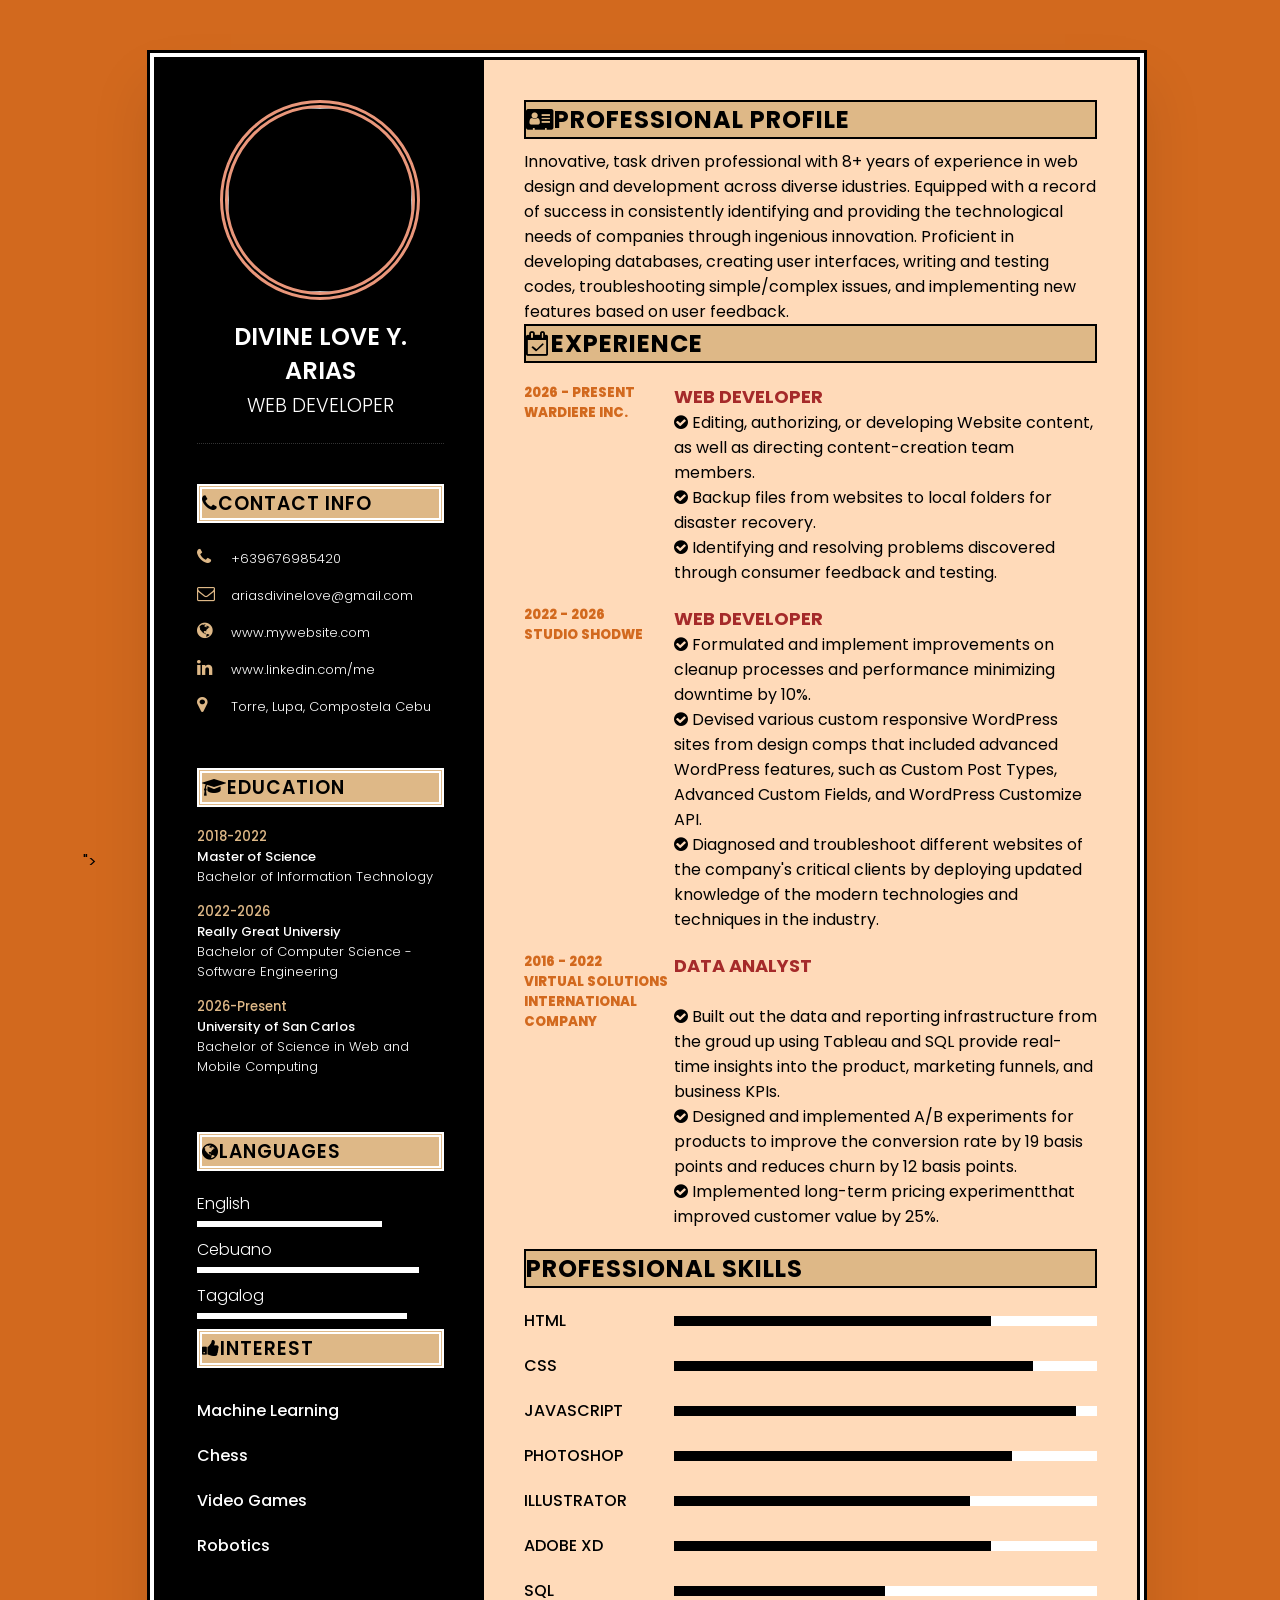
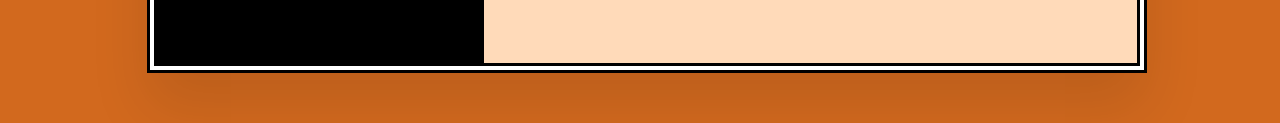
==== index.html @ 4c60d7cc "addex index" ====
<!DOCTYPE html>
<html>
    <head>
        <meta name="viewport" content="width=device-width, initial-scale=1.0">
        <title> Divine Love Y. Arias</title>
        <link rel="stylesheet" type="text/css" href="style.css">
        <link rel="stylesheet"  href="https://cdnjs.cloudflare.com/ajax/libs/font-awesome/4.7.0/css/font-awesome.css" integrity="sha512-5A8nwdMOWrSz20fDsjczgUidUBR8liPYU+WymTZP1lmY9G6Oc7HlZv156XqnsgNUzTyMefFTcsFH/tnJE/+xBg==" crossorigin="anonymous" referrerpolicy="no-referrer" />">
    </head>
    <body>
        <div class="container">
            <div class="left_side">  
                <div class="profile_text">
                    <div class="imgbx">
                        <img src="Arias.jpg">
                    </div>
                  <h2>Divine Love Y. Arias<br><span>Web Developer</span></h2>
                </div>    

            <div class="contact_info">
                <h3 class="title"><i class="fa fa-phone"></i>Contact Info</h3>
                <ul>
                    <li>
                        <span class="icon"><i class="fa fa-phone" aria-hidden="true"></i></span>
                        <span class="text" id="size">+639676985420</span>
                    </li>
                    <li>
                        <span class="icon"><i class="fa fa-envelope-o" aria-hidden="true"></i></span>
                        <span class="text" id="size">ariasdivinelove@gmail.com</span>
                    </li>
                    <li>
                        <span class="icon"><i class="fa fa-globe" aria-hidden="true"></i></span>
                        <span class="text" id="size">www.mywebsite.com</span>
                    </li>
                    <li>
                        <span class="icon"><i class="fa fa-linkedin" aria-hidden="true"></i></span>
                        <span class="text" id="size">www.linkedin.com/me</span>
                    </li>
                    <li>
                        <span class="icon"><i class="fa fa-map-marker" aria-hidden="true"></i></span>
                        <span class="text" id="size">Torre, Lupa, Compostela Cebu</span>
                    </li>
                </ul>
            </div>
           

            <div class="contact_info education">
                <h3 class="title"><i class="fa fa-mortar-board"></i>Education</h3>
                <ul>
                    <li>
                      <h5>2018-2022</h5>
                      <h4 id="school">Master of Science</h4>
                      <h4 id="place">Bachelor of Information Technology</h4>
                    </li>

                    <li>
                        <h5>2022-2026</h5>
                        <h4 id="school">Really Great Universiy</h4>
                        <h4 id="place">Bachelor of Computer Science - Software Engineering</h4>
                      </li>
                </ul>
                    
                <ul>
                    <li>
                        <h5>2026-Present</h5>
                        <h4 id="school">University of San Carlos</h4>
                        <h4 id="place">Bachelor of Science in Web and Mobile Computing</h4>
                      </li>
                </ul>
            </div>

            <div class="contact_info language">
                <h3 class="title"><i class="fa fa-globe" aria-hidden="true"></i>Languages</h3>
                <ul>
                    <li>
                       <span class="text">English</span>
                       <span class="percent">
                        <div style="width: 75%;"></div>
                       </span>
                    </li>
                </ul>

                <ul>
                    <li>
                       <span class="text">Cebuano</span>
                       <span class="percent">
                        <div style="width: 90%;"></div>
                       </span>
                    </li>
                </ul>

                <ul>
                    <li>
                       <span class="text">Tagalog</span>
                       <span class="percent">
                        <div style="width: 85%;"></div>
                       </span>
                    </li>          
            </div>    
            <div class="interest">
                <h3 class="title"><i class="fa fa-thumbs-up"></i>Interest</h3>
                <ul>
                    <li>Machine Learning</li>
                    <li><i class='fas fa-chess-knight'></i>Chess</li>
                    <li>Video Games</li>
                    <li>Robotics</li>
                </ul>
            
        </div>  
            </div>
       
                        <div class="right_side">
                            <div style="background">
                        <div class="about">
                            <h2 class="title2"><i class="fa fa-address-card"></i><space></i>Professional Profile</h2>
                            <p>Innovative, task driven professional with 8+ years of experience in web design and development across diverse idustries. Equipped with a record of success in consistently identifying and providing the technological needs of companies through ingenious innovation. Proficient in developing databases, creating user interfaces, writing and testing codes, troubleshooting simple/complex issues, and implementing new features based on user feedback.</p>
                        </div>  
                        </div>

                        <div class="about">
                            <h2 class="title2"><i class="fa fa-calendar-check-o"></i>Experience</h2>
                        <div class="box">
                            <div class="year_company">
                            <h5>2026 - Present</h5>
                            <h5>Wardiere Inc.</h5>
                    </div>
                        <div class="text">
                            <h4>Web Developer</h4>
                            <p><i class="fa fa-check-circle"></i>   Editing, authorizing, or developing Website content, as well as directing content-creation team members.
                            <br><i class="fa fa-check-circle"></i>  Backup files from websites to local folders for disaster recovery.
                            <br><i class="fa fa-check-circle"></i>  Identifying and resolving problems discovered through consumer feedback and testing.
                            </p>
                    </div>
                        </div>
                        <div class="box">
                            <div class="year_company">
                            <h5>2022 - 2026</h5>
                            <h5>Studio Shodwe</h5>
                    </div>
                        <div class="text">
                            <h4>Web Developer</h4>
                            <p><i class="fa fa-check-circle"></i>   Formulated and implement improvements on cleanup processes and performance minimizing downtime by 10%.
                            <br><i class="fa fa-check-circle"></i>  Devised various custom responsive WordPress sites from design comps that included advanced WordPress features, such as Custom Post Types, Advanced Custom Fields, and WordPress Customize API.
                            <br><i class="fa fa-check-circle"></i>  Diagnosed and troubleshoot different websites of the company's critical clients by deploying updated knowledge of the modern technologies and techniques in the industry.
                            </p>
                    </div>
                    </div>
                        <div class="box">
                            <div class="year_company">
                            <h5>2016 - 2022</h5>
                            <h5>Virtual Solutions International Company</h5>
                    </div>
                        <div class="text">
                            <h4>Data Analyst</h4>
                            <p>
                            <br><i class="fa fa-check-circle"></i>   Built out the data and reporting infrastructure from the groud up using Tableau and SQL provide real-time insights into the product, marketing funnels, and business KPIs.
                            <br><i class="fa fa-check-circle"></i>   Designed and implemented A/B experiments for products to improve the conversion rate by 19 basis points and reduces churn by 12 basis points.
                            <br><i class="fa fa-check-circle"></i>   Implemented long-term pricing experimentthat improved customer value by 25%.
                            </p>
                </div>
        </div>

        <div class="about skills">
            <h2 class="title2">Professional Skills</h2>
        <div class="box">
            <h4>HTML</h4>
        <div class="percent">
            <div style="width: 75%;"></div>
        </div>
        </div>
       
   
        <div class="box">
            <h4>CSS</h4>
        <div class="percent">
            <div style="width: 85%;"></div>
        </div>
        </div>

        <div class="box">
            <h4>Javascript</h4>
        <div class="percent">
            <div style="width: 95%;"></div>
        </div>
            
        </div>

        <div class="box">
            <h4>Photoshop</h4>
        <div class="percent">
            <div style="width: 80%;"></div>
        </div>
            
        </div>

        <div class="box">
            <h4>Illustrator</h4>
        <div class="percent">
            <div style="width: 70%;"></div>
        </div>

        </div>

        <div class="box">
            <h4>Adobe XD</h4>
        <div class="percent">
            <div style="width: 75%;"></div>
        </div>

        </div>

        <div class="box">
            <h4>SQL</h4>
        <div class="percent">
            <div style="width: 50%;"></div>
        </div>

        </div>
    </div>
</div>

    
</div>
</div>
</div>  
</body>
</html>
---- style.css ----
@import url(https://fonts.googleapis.com/css?family=Poppins:200,300,400%27500,600,700,800,900.display=swap);
*

{
  margin: 0;
  padding: 0;
  box-sizing: border-box;
  font-family: 'Poppins', sans-serif;
}

body {
  background-color: chocolate;
  display: flex;
  justify-content: center;
  align-items: center;
  min-width: 100vh;
}

.container {
  position: relative;
  width: 100%;
  max-width: 1000px;
  margin: 50px;
  min-height: 1000px;
  background: white; 
  display: grid;
  grid-template-columns: 1fr 2fr;
  box-shadow: 0 35px 55px rgba(0,0,0,0.1);
  border: 10px double black;
}

#size {
  font-size:small ;
}
.profile_text {
 position: relative;
 display: flex;
 flex-direction: column;
 align-items: center;
 padding-bottom: 20px;
 border-bottom: 1px dotted rgba(255,255,255,0.2);
 font-weight: medium;

}

.contact_info {
  padding-top: 40px;
}
.contact_info.education li {
  margin-bottom: 15px;
}
.contact_info.education h5 {
  color: burlywood;
  font-weight: 500;
}

.contact_info.education h4:nth-child(2) {
  color: white;
  font-weight: 500;
}
.contact_info.education h4 {
  color: white;
  font-weight: 300;
}

#place {
  font-size: small;
}
#school {
  font-size: small;
}

.title {
  color: black;
  text-transform: uppercase;
  font-weight: 600;
  letter-spacing: 1px;
  margin-bottom: 20px;
  background: 50px burlywood;
  border: 5px double white;
}

.contact_info ul {
  position: relative;
}

.contact_info ul li {
  position: relative;
  list-style: none;
  margin: 10px 0;
  cursor: pointer;
}

.contact_info ul li .icon {
  display: inline-block;
  width: 30px;
  font-size: 18px;
  color: burlywood;
}

.contact_info ul li span {
  color: white;
  font-weight: 300;
}

.profile_text .imgbx {
 position: relative;
 width: 200px;
 height: 200px;
 border-radius: 50%;
 overflow: hidden;
 border: 8px double darksalmon;
 justify-content: center;

}

.profile_text .imgbx img {
 position: absolute;
 top: 0;
 left: 0;
 width: 100%;
 height: 100%;
 object-fit: cover;
 
}

.profile_text h2 {
  color: white;
  font-size: 1.5em;
  margin-top: 20px;
  text-transform: uppercase;
  text-align: center;
  font-weight: 600;
  line-height: 1.4em;
}
.profile_text h2 span {
  font-size: 0.8em;
  font-weight: 300;
}
.container .top {
  position: relative;
  background-color:black;
  padding: 40px;
  height: auto;

}
.container .left_side {
  position: relative;
  background: black;
  padding: 40px;
  height: auto;
}

.contact_info.language .percent {
  position: relative;
  width: 100%;
  height: 6px;
  background: black;
  display: block;
  margin-top: 5px;

}
.contact_info.language .percent div {
  position: absolute;
  top: 0;
  left: 0;
  height: 100%;
  background: white;
}

.container .right_side {
  position: relative;
  background: peachpuff;
  padding: 40px;
  height: auto;
  
}
.about {
  margin-bottom: 50px;
}

.about:last-child {
  margin-bottom: 0;
}
.title2 {
  color: black;
  text-transform: uppercase;
  letter-spacing: 1px;
  margin-bottom: 10px;
  background: burlywood;
  border: 2px solid black;
}

p {
  color: black;
}
.about .box {
  display: flex;
  flex-direction: row;
  margin: 20px 0;
}
.about .box .year_company {
  min-width: 150px;
}
.about .box .year_company h5 {
  text-transform: uppercase;
  color: chocolate;
  font-weight: 800;
}
.about .box .text h4 {
text-transform: uppercase;
color: brown;
font-size: 18px;
}
  
.skills .box {
  position: relative;
  width: 100%;
  display: grid;
  grid-template-columns: 150px 1fr;
  justify-content: center;
  align-items: center;
}
.skills .box h4 {
  text-transform: uppercase;
  color: black;
  font-weight: 500;
}
.skills .box .percent {
  position: relative;
  width: 100%;
  height: 10px;
  background:white;
}

.skills .percent div {
  position: absolute;
  top: 0;
  left: 0;
  height: 100%;
  background: black;
}
.interest ul {
  display: grid;
  grid-row: auto;
}
.interest ul li {
  list-style: none;
  color: white;
  font-weight: 500;
  margin: 10px 0;

}
.interest ul li .fa {
  color: burlywood;
  font-size: 18px;
}



@media (max-width: 1000px)
{
  .container
  {
    margin: 10px;
    grid-template-columns: repeat(1,1fr);
  }
  .interest ul
{
  grid-template-columns: repeat(2,1fr);
}
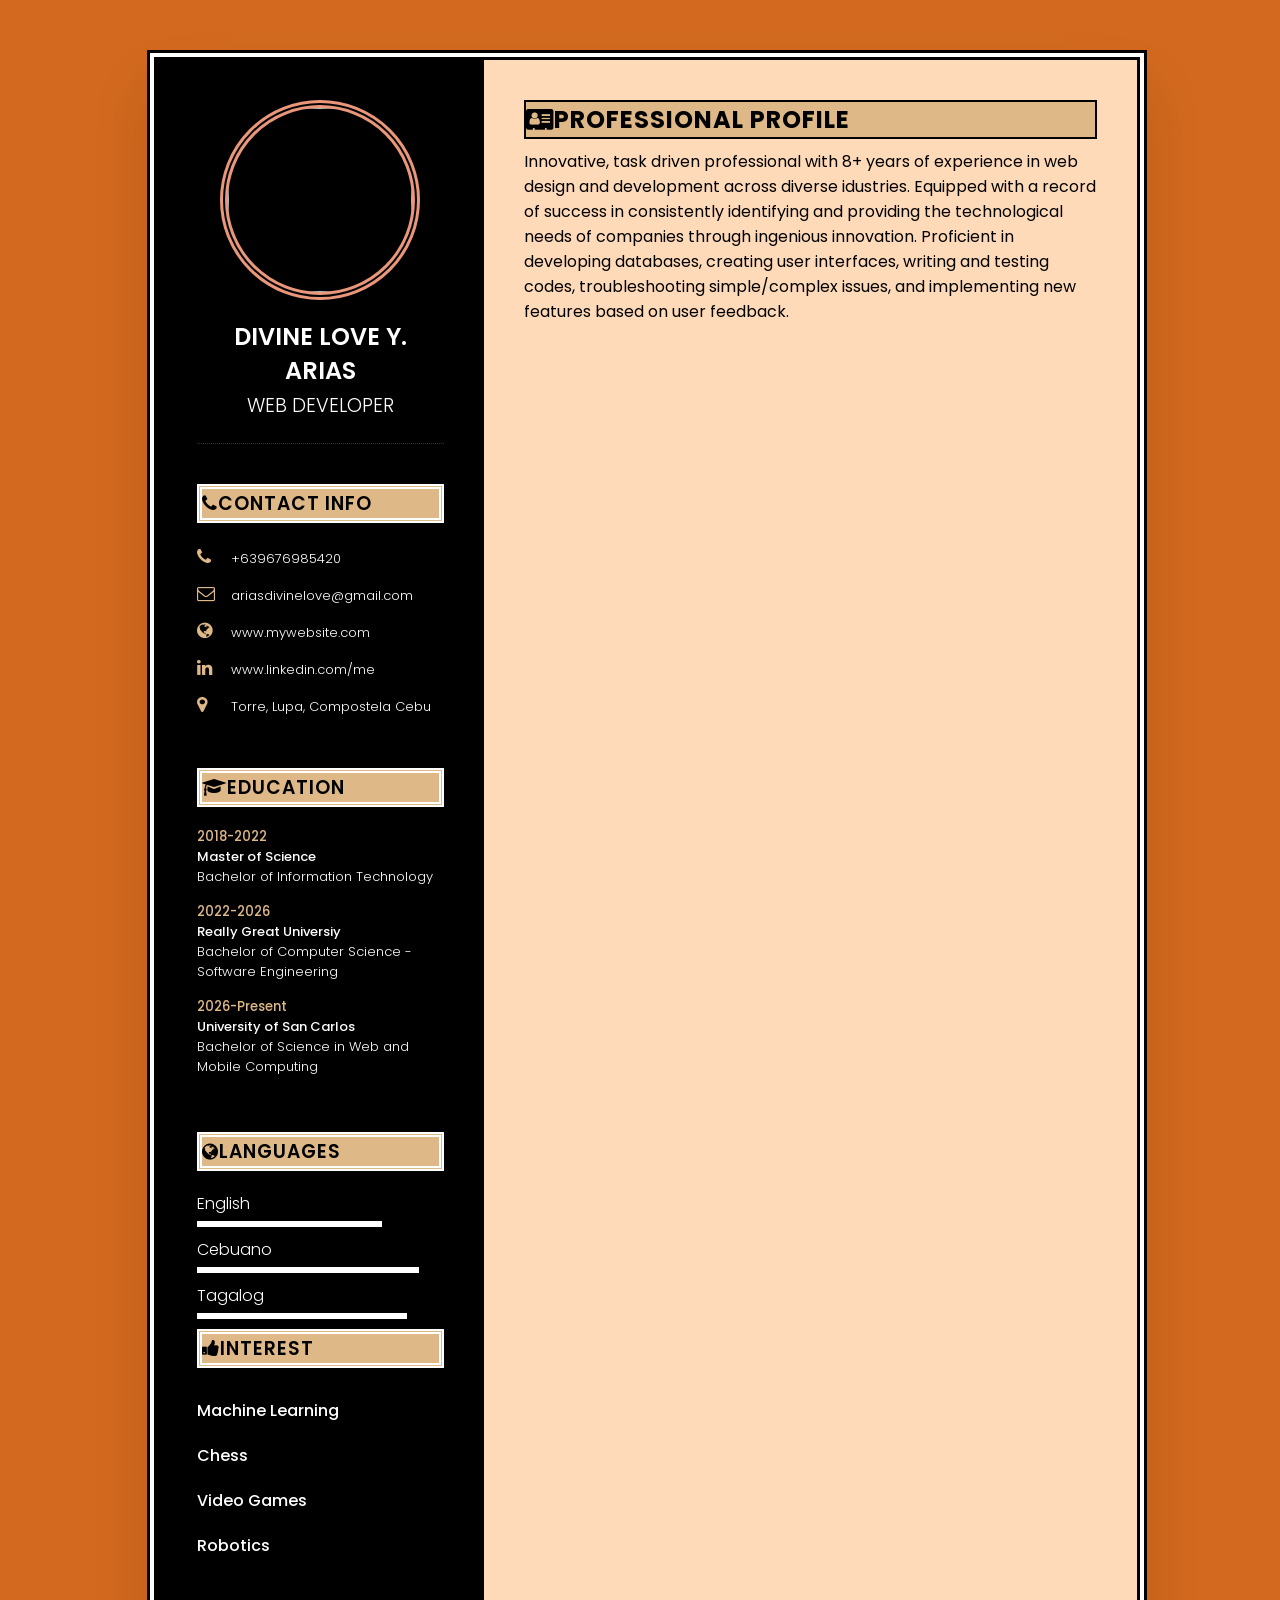
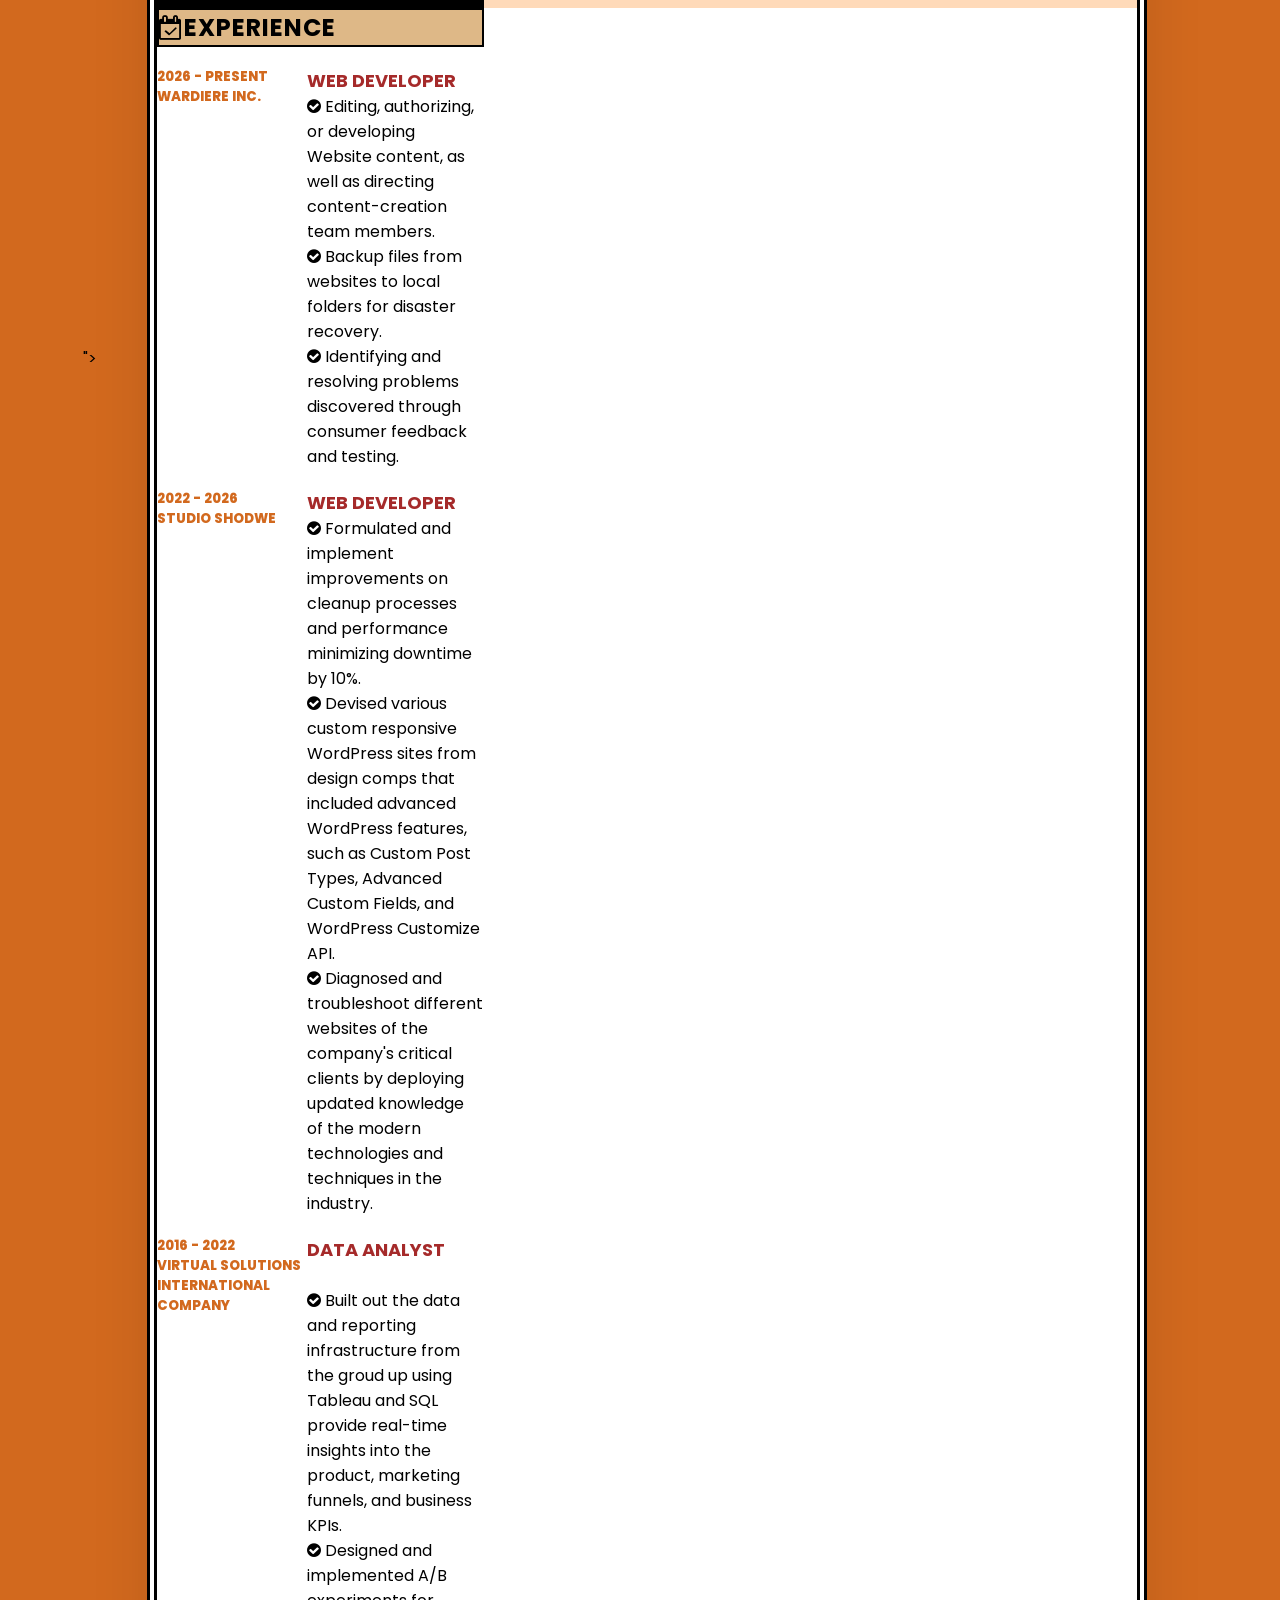
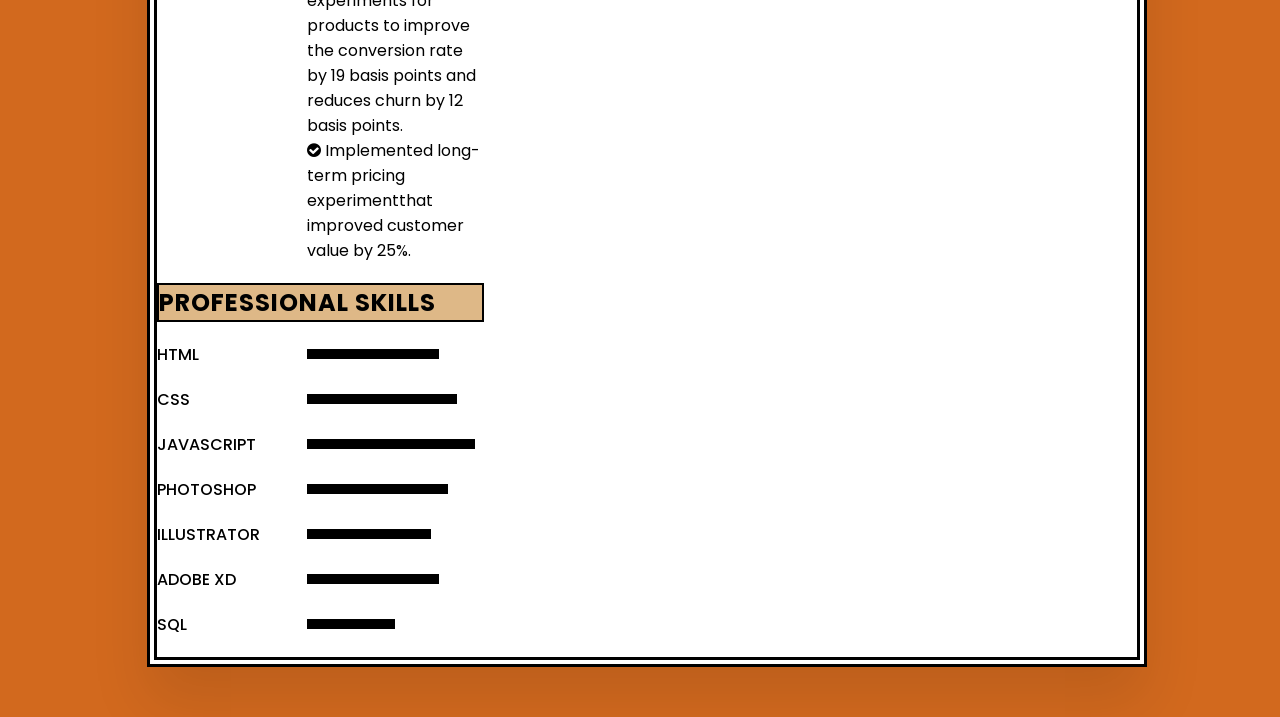
==== commit 1b33a2cd: "added index" ====
--- a/index.html
+++ b/index.html
@@ -3,7 +3,7 @@
     <head>
         <meta name="viewport" content="width=device-width, initial-scale=1.0">
         <title> Divine Love Y. Arias</title>
-        <link rel="stylesheet" type="text/css" href="style.css">
+        <link rel="stylesheet" type="text/css" href="resume.css">
         <link rel="stylesheet"  href="https://cdnjs.cloudflare.com/ajax/libs/font-awesome/4.7.0/css/font-awesome.css" integrity="sha512-5A8nwdMOWrSz20fDsjczgUidUBR8liPYU+WymTZP1lmY9G6Oc7HlZv156XqnsgNUzTyMefFTcsFH/tnJE/+xBg==" crossorigin="anonymous" referrerpolicy="no-referrer" />">
     </head>
     <body>
@@ -109,7 +109,8 @@
             </div>
        
                         <div class="right_side">
-                            <div style="background">
+                            <div>
+                            </div>
                         <div class="about">
                             <h2 class="title2"><i class="fa fa-address-card"></i><space></i>Professional Profile</h2>
                             <p>Innovative, task driven professional with 8+ years of experience in web design and development across diverse idustries. Equipped with a record of success in consistently identifying and providing the technological needs of companies through ingenious innovation. Proficient in developing databases, creating user interfaces, writing and testing codes, troubleshooting simple/complex issues, and implementing new features based on user feedback.</p>
@@ -164,7 +165,8 @@
         <div class="box">
             <h4>HTML</h4>
         <div class="percent">
-            <div style="width: 75%;"></div>
+            <div style="width: 75%;">
+            </div>
         </div>
         </div>
        
--- a/resume.css
+++ b/resume.css
@@ -0,0 +1,270 @@
+@import url(https://fonts.googleapis.com/css?family=Poppins:200,300,400%27500,600,700,800,900.display=swap);
+*
+
+{
+  margin: 0;
+  padding: 0;
+  box-sizing: border-box;
+  font-family: 'Poppins', sans-serif;
+}
+
+body {
+  background-color: chocolate;
+  display: flex;
+  justify-content: center;
+  align-items: center;
+  min-width: 100vh;
+}
+
+.container {
+  position: relative;
+  width: 100%;
+  max-width: 1000px;
+  margin: 50px;
+  min-height: 1000px;
+  background: white; 
+  display: grid;
+  grid-template-columns: 1fr 2fr;
+  box-shadow: 0 35px 55px rgba(0,0,0,0.1);
+  border: 10px double black;
+}
+
+#size {
+  font-size:small ;
+}
+.profile_text {
+ position: relative;
+ display: flex;
+ flex-direction: column;
+ align-items: center;
+ padding-bottom: 20px;
+ border-bottom: 1px dotted rgba(255,255,255,0.2);
+ font-weight: medium;
+
+}
+
+.contact_info {
+  padding-top: 40px;
+}
+.contact_info.education li {
+  margin-bottom: 15px;
+}
+.contact_info.education h5 {
+  color: burlywood;
+  font-weight: 500;
+}
+
+.contact_info.education h4:nth-child(2) {
+  color: white;
+  font-weight: 500;
+}
+.contact_info.education h4 {
+  color: white;
+  font-weight: 300;
+}
+
+#place {
+  font-size: small;
+}
+#school {
+  font-size: small;
+}
+
+.title {
+  color: black;
+  text-transform: uppercase;
+  font-weight: 600;
+  letter-spacing: 1px;
+  margin-bottom: 20px;
+  background: 50px burlywood;
+  border: 5px double white;
+}
+
+.contact_info ul {
+  position: relative;
+}
+
+.contact_info ul li {
+  position: relative;
+  list-style: none;
+  margin: 10px 0;
+  cursor: pointer;
+}
+
+.contact_info ul li .icon {
+  display: inline-block;
+  width: 30px;
+  font-size: 18px;
+  color: burlywood;
+}
+
+.contact_info ul li span {
+  color: white;
+  font-weight: 300;
+}
+
+.profile_text .imgbx {
+ position: relative;
+ width: 200px;
+ height: 200px;
+ border-radius: 50%;
+ overflow: hidden;
+ border: 8px double darksalmon;
+ justify-content: center;
+
+}
+
+.profile_text .imgbx img {
+ position: absolute;
+ top: 0;
+ left: 0;
+ width: 100%;
+ height: 100%;
+ object-fit: cover;
+ 
+}
+
+.profile_text h2 {
+  color: white;
+  font-size: 1.5em;
+  margin-top: 20px;
+  text-transform: uppercase;
+  text-align: center;
+  font-weight: 600;
+  line-height: 1.4em;
+}
+.profile_text h2 span {
+  font-size: 0.8em;
+  font-weight: 300;
+}
+.container .top {
+  position: relative;
+  background-color:black;
+  padding: 40px;
+  height: auto;
+
+}
+.container .left_side {
+  position: relative;
+  background: black;
+  padding: 40px;
+  height: auto;
+}
+
+.contact_info.language .percent {
+  position: relative;
+  width: 100%;
+  height: 6px;
+  background: black;
+  display: block;
+  margin-top: 5px;
+
+}
+.contact_info.language .percent div {
+  position: absolute;
+  top: 0;
+  left: 0;
+  height: 100%;
+  background: white;
+}
+
+.container .right_side {
+  position: relative;
+  background: peachpuff;
+  padding: 40px;
+  height: auto;
+  
+}
+.about {
+  margin-bottom: 50px;
+}
+
+.about:last-child {
+  margin-bottom: 0;
+}
+.title2 {
+  color: black;
+  text-transform: uppercase;
+  letter-spacing: 1px;
+  margin-bottom: 10px;
+  background: burlywood;
+  border: 2px solid black;
+}
+
+p {
+  color: black;
+}
+.about .box {
+  display: flex;
+  flex-direction: row;
+  margin: 20px 0;
+}
+.about .box .year_company {
+  min-width: 150px;
+}
+.about .box .year_company h5 {
+  text-transform: uppercase;
+  color: chocolate;
+  font-weight: 800;
+}
+.about .box .text h4 {
+text-transform: uppercase;
+color: brown;
+font-size: 18px;
+}
+  
+.skills .box {
+  position: relative;
+  width: 100%;
+  display: grid;
+  grid-template-columns: 150px 1fr;
+  justify-content: center;
+  align-items: center;
+}
+.skills .box h4 {
+  text-transform: uppercase;
+  color: black;
+  font-weight: 500;
+}
+.skills .box .percent {
+  position: relative;
+  width: 100%;
+  height: 10px;
+  background:white;
+}
+
+.skills .percent div {
+  position: absolute;
+  top: 0;
+  left: 0;
+  height: 100%;
+  background: black;
+}
+.interest ul {
+  display: grid;
+  grid-row: auto;
+}
+.interest ul li {
+  list-style: none;
+  color: white;
+  font-weight: 500;
+  margin: 10px 0;
+
+}
+.interest ul li .fa {
+  color: burlywood;
+  font-size: 18px;
+}
+
+
+
+@media (max-width: 1000px)
+{
+  .container
+  {
+    margin: 10px;
+    grid-template-columns: repeat(1,1fr);
+  }
+  .interest ul{
+    grid-template-columns: repeat(2,1fr);
+  }}
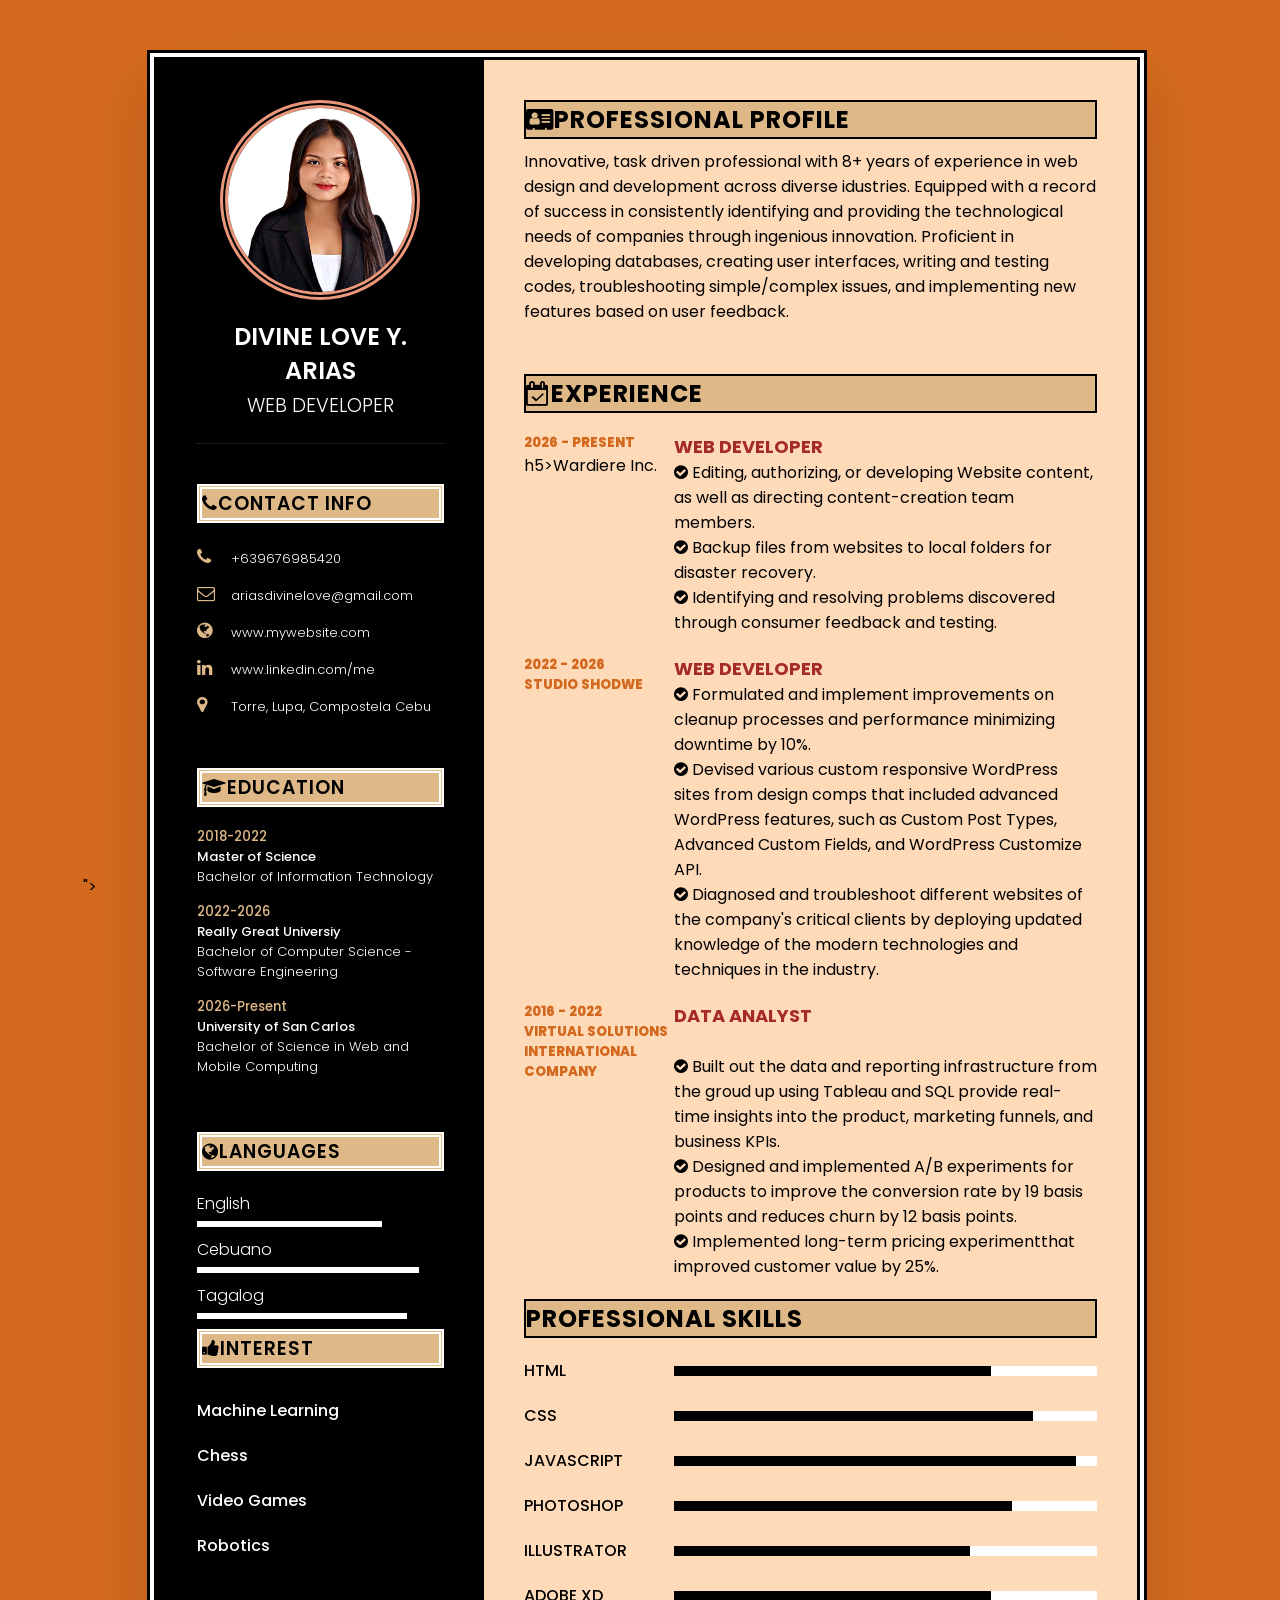
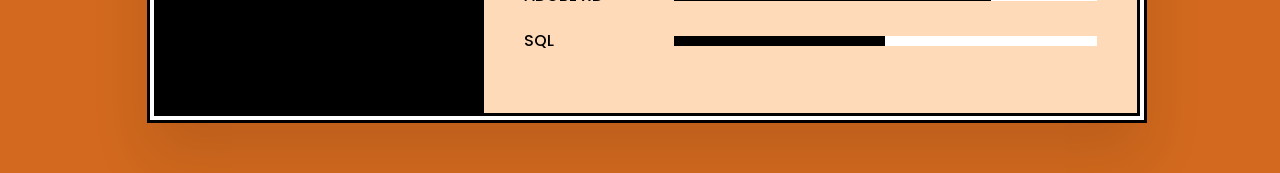
==== commit bb6a87fb: "added index" ====
--- a/index.html
+++ b/index.html
@@ -3,7 +3,7 @@
     <head>
         <meta name="viewport" content="width=device-width, initial-scale=1.0">
         <title> Divine Love Y. Arias</title>
-        <link rel="stylesheet" type="text/css" href="resume.css">
+        <link rel="stylesheet" type="text/css" href="style.css">
         <link rel="stylesheet"  href="https://cdnjs.cloudflare.com/ajax/libs/font-awesome/4.7.0/css/font-awesome.css" integrity="sha512-5A8nwdMOWrSz20fDsjczgUidUBR8liPYU+WymTZP1lmY9G6Oc7HlZv156XqnsgNUzTyMefFTcsFH/tnJE/+xBg==" crossorigin="anonymous" referrerpolicy="no-referrer" />">
     </head>
     <body>
@@ -105,124 +105,123 @@
                     <li>Robotics</li>
                 </ul>
             
-        </div>  
-            </div>
+                </div>  
+                </div>
        
-                        <div class="right_side">
-                            <div>
-                            </div>
-                        <div class="about">
-                            <h2 class="title2"><i class="fa fa-address-card"></i><space></i>Professional Profile</h2>
-                            <p>Innovative, task driven professional with 8+ years of experience in web design and development across diverse idustries. Equipped with a record of success in consistently identifying and providing the technological needs of companies through ingenious innovation. Proficient in developing databases, creating user interfaces, writing and testing codes, troubleshooting simple/complex issues, and implementing new features based on user feedback.</p>
-                        </div>  
-                        </div>
-
-                        <div class="about">
-                            <h2 class="title2"><i class="fa fa-calendar-check-o"></i>Experience</h2>
-                        <div class="box">
-                            <div class="year_company">
-                            <h5>2026 - Present</h5>
-                            <h5>Wardiere Inc.</h5>
-                    </div>
-                        <div class="text">
-                            <h4>Web Developer</h4>
-                            <p><i class="fa fa-check-circle"></i>   Editing, authorizing, or developing Website content, as well as directing content-creation team members.
-                            <br><i class="fa fa-check-circle"></i>  Backup files from websites to local folders for disaster recovery.
-                            <br><i class="fa fa-check-circle"></i>  Identifying and resolving problems discovered through consumer feedback and testing.
-                            </p>
-                    </div>
-                        </div>
-                        <div class="box">
-                            <div class="year_company">
-                            <h5>2022 - 2026</h5>
-                            <h5>Studio Shodwe</h5>
-                    </div>
-                        <div class="text">
-                            <h4>Web Developer</h4>
-                            <p><i class="fa fa-check-circle"></i>   Formulated and implement improvements on cleanup processes and performance minimizing downtime by 10%.
-                            <br><i class="fa fa-check-circle"></i>  Devised various custom responsive WordPress sites from design comps that included advanced WordPress features, such as Custom Post Types, Advanced Custom Fields, and WordPress Customize API.
-                            <br><i class="fa fa-check-circle"></i>  Diagnosed and troubleshoot different websites of the company's critical clients by deploying updated knowledge of the modern technologies and techniques in the industry.
-                            </p>
-                    </div>
-                    </div>
-                        <div class="box">
-                            <div class="year_company">
-                            <h5>2016 - 2022</h5>
-                            <h5>Virtual Solutions International Company</h5>
-                    </div>
-                        <div class="text">
-                            <h4>Data Analyst</h4>
-                            <p>
-                            <br><i class="fa fa-check-circle"></i>   Built out the data and reporting infrastructure from the groud up using Tableau and SQL provide real-time insights into the product, marketing funnels, and business KPIs.
-                            <br><i class="fa fa-check-circle"></i>   Designed and implemented A/B experiments for products to improve the conversion rate by 19 basis points and reduces churn by 12 basis points.
-                            <br><i class="fa fa-check-circle"></i>   Implemented long-term pricing experimentthat improved customer value by 25%.
-                            </p>
+             <div class="right_side">
+            <div class="about">
+                 <h2 class="title2"><i class="fa fa-address-card"></i><space></i>Professional Profile</h2>
+                 <p>Innovative, task driven professional with 8+ years of experience in web design and development across diverse idustries. Equipped with a record of success in consistently identifying and providing the technological needs of companies through ingenious innovation. Proficient in developing databases, creating user interfaces, writing and testing codes, troubleshooting simple/complex issues, and implementing new features based on user feedback.</p>
+            </div>  
+                        
+
+            <div class="about">
+                <h2 class="title2"><i class="fa fa-calendar-check-o"></i>Experience</h2>
+            <div class="box">
+                <div class="year_company">
+                    <h5>2026 - Present</h5>
+                        h5>Wardiere Inc.</h5>
+            </div>
+            <div class="text">
+                <h4>Web Developer</h4>
+                <p><i class="fa fa-check-circle"></i>   Editing, authorizing, or developing Website content, as well as directing content-creation team members.
+                <br><i class="fa fa-check-circle"></i>  Backup files from websites to local folders for disaster recovery.
+                <br><i class="fa fa-check-circle"></i>  Identifying and resolving problems discovered through consumer feedback and testing.
+                </p>
+            </div>
+            </div>
+
+            <div class="box">
+                <div class="year_company">
+                <h5>2022 - 2026</h5>
+                <h5>Studio Shodwe</h5>
+            </div>
+
+
+            <div class="text">
+                <h4>Web Developer</h4>
+                <p><i class="fa fa-check-circle"></i>   Formulated and implement improvements on cleanup processes and performance minimizing downtime by 10%.
+                <br><i class="fa fa-check-circle"></i>  Devised various custom responsive WordPress sites from design comps that included advanced WordPress features, such as Custom Post Types, Advanced Custom Fields, and WordPress Customize API.
+                <br><i class="fa fa-check-circle"></i>  Diagnosed and troubleshoot different websites of the company's critical clients by deploying updated knowledge of the modern technologies and techniques in the industry.
+                </p>
+            </div>
+            </div>
+
+            <div class="box">
+                <div class="year_company">
+                <h5>2016 - 2022</h5>
+                <h5>Virtual Solutions International Company</h5>
+            </div>
+
+            <div class="text">
+                <h4>Data Analyst</h4>
+                <p>
+                <br><i class="fa fa-check-circle"></i>   Built out the data and reporting infrastructure from the groud up using Tableau and SQL provide real-time insights into the product, marketing funnels, and business KPIs.
+                <br><i class="fa fa-check-circle"></i>   Designed and implemented A/B experiments for products to improve the conversion rate by 19 basis points and reduces churn by 12 basis points.
+                <br><i class="fa fa-check-circle"></i>   Implemented long-term pricing experimentthat improved customer value by 25%.
+            </p>
                 </div>
-        </div>
-
-        <div class="about skills">
-            <h2 class="title2">Professional Skills</h2>
-        <div class="box">
-            <h4>HTML</h4>
-        <div class="percent">
-            <div style="width: 75%;">
-            </div>
-        </div>
-        </div>
+            </div>
+
+            <div class="about skills">
+                <h2 class="title2">Professional Skills</h2>
+
+            <div class="box">
+                <h4>HTML</h4>
+            <div class="percent">
+            <div style="width: 75%;"></div>
+            </div>
+            </div>
        
    
-        <div class="box">
+            <div class="box">
             <h4>CSS</h4>
-        <div class="percent">
+             <div class="percent">
             <div style="width: 85%;"></div>
-        </div>
-        </div>
-
-        <div class="box">
-            <h4>Javascript</h4>
-        <div class="percent">
-            <div style="width: 95%;"></div>
-        </div>
+            </div>
+            </div>
+
+            <div class="box">
+                <h4>Javascript</h4>
+             <div class="percent">
+             <div style="width: 95%;"></div>
+            </div> 
+            </div>
+
+            <div class="box">
+                <h4>Photoshop</h4>
+            <div class="percent">
+            <div style="width: 80%;"></div>
+            </div>
             
-        </div>
-
-        <div class="box">
-            <h4>Photoshop</h4>
-        <div class="percent">
-            <div style="width: 80%;"></div>
-        </div>
-            
-        </div>
-
-        <div class="box">
-            <h4>Illustrator</h4>
-        <div class="percent">
+            </div>
+
+            <div class="box">
+                <h4>Illustrator</h4>
+            <div class="percent">
             <div style="width: 70%;"></div>
-        </div>
-
-        </div>
-
-        <div class="box">
-            <h4>Adobe XD</h4>
-        <div class="percent">
+            </div>
+
+            </div>
+
+            <div class="box">
+                <h4>Adobe XD</h4>
+            <div class="percent">
             <div style="width: 75%;"></div>
-        </div>
-
-        </div>
-
-        <div class="box">
-            <h4>SQL</h4>
-        <div class="percent">
+            </div>
+
+            </div>
+
+            <div class="box">
+                <h4>SQL</h4>
+            <div class="percent">
             <div style="width: 50%;"></div>
-        </div>
-
+            </div>
         </div>
     </div>
 </div>
-
-    
 </div>
 </div>
 </div>  
 </body>
-</html>+</html>
--- a/style.css
+++ b/style.css
@@ -0,0 +1,271 @@
+@import url(https://fonts.googleapis.com/css?family=Poppins:200,300,400%27500,600,700,800,900.display=swap);
+*
+
+{
+  margin: 0;
+  padding: 0;
+  box-sizing: border-box;
+  font-family: 'Poppins', sans-serif;
+}
+
+body {
+  background-color: chocolate;
+  display: flex;
+  justify-content: center;
+  align-items: center;
+  min-width: 100vh;
+}
+
+.container {
+  position: relative;
+  width: 100%;
+  max-width: 1000px;
+  margin: 50px;
+  min-height: 1000px;
+  background: white; 
+  display: grid;
+  grid-template-columns: 1fr 2fr;
+  box-shadow: 0 35px 55px rgba(0,0,0,0.1);
+  border: 10px double black;
+}
+
+#size {
+  font-size:small ;
+}
+.profile_text {
+ position: relative;
+ display: flex;
+ flex-direction: column;
+ align-items: center;
+ padding-bottom: 20px;
+ border-bottom: 1px dotted rgba(255,255,255,0.2);
+ font-weight: medium;
+
+}
+
+.contact_info {
+  padding-top: 40px;
+}
+.contact_info.education li {
+  margin-bottom: 15px;
+}
+.contact_info.education h5 {
+  color: burlywood;
+  font-weight: 500;
+}
+
+.contact_info.education h4:nth-child(2) {
+  color: white;
+  font-weight: 500;
+}
+.contact_info.education h4 {
+  color: white;
+  font-weight: 300;
+}
+
+#place {
+  font-size: small;
+}
+#school {
+  font-size: small;
+}
+
+.title {
+  color: black;
+  text-transform: uppercase;
+  font-weight: 600;
+  letter-spacing: 1px;
+  margin-bottom: 20px;
+  background: 50px burlywood;
+  border: 5px double white;
+}
+
+.contact_info ul {
+  position: relative;
+}
+
+.contact_info ul li {
+  position: relative;
+  list-style: none;
+  margin: 10px 0;
+  cursor: pointer;
+}
+
+.contact_info ul li .icon {
+  display: inline-block;
+  width: 30px;
+  font-size: 18px;
+  color: burlywood;
+}
+
+.contact_info ul li span {
+  color: white;
+  font-weight: 300;
+}
+
+.profile_text .imgbx {
+ position: relative;
+ width: 200px;
+ height: 200px;
+ border-radius: 50%;
+ overflow: hidden;
+ border: 8px double darksalmon;
+ justify-content: center;
+
+}
+
+.profile_text .imgbx img {
+ position: absolute;
+ top: 0;
+ left: 0;
+ width: 100%;
+ height: 100%;
+ object-fit: cover;
+ 
+}
+
+.profile_text h2 {
+  color: white;
+  font-size: 1.5em;
+  margin-top: 20px;
+  text-transform: uppercase;
+  text-align: center;
+  font-weight: 600;
+  line-height: 1.4em;
+}
+.profile_text h2 span {
+  font-size: 0.8em;
+  font-weight: 300;
+}
+.container .top {
+  position: relative;
+  background-color:black;
+  padding: 40px;
+  height: auto;
+
+}
+.container .left_side {
+  position: relative;
+  background: black;
+  padding: 40px;
+  height: auto;
+}
+
+.contact_info.language .percent {
+  position: relative;
+  width: 100%;
+  height: 6px;
+  background: black;
+  display: block;
+  margin-top: 5px;
+
+}
+.contact_info.language .percent div {
+  position: absolute;
+  top: 0;
+  left: 0;
+  height: 100%;
+  background: white;
+}
+
+.container .right_side {
+  position: relative;
+  background: peachpuff;
+  padding: 40px;
+  height: auto;
+  
+}
+.about {
+  margin-bottom: 50px;
+}
+
+.about:last-child {
+  margin-bottom: 0;
+}
+.title2 {
+  color: black;
+  text-transform: uppercase;
+  letter-spacing: 1px;
+  margin-bottom: 10px;
+  background: burlywood;
+  border: 2px solid black;
+}
+
+p {
+  color: black;
+}
+.about .box {
+  display: flex;
+  flex-direction: row;
+  margin: 20px 0;
+}
+.about .box .year_company {
+  min-width: 150px;
+}
+.about .box .year_company h5 {
+  text-transform: uppercase;
+  color: chocolate;
+  font-weight: 800;
+}
+.about .box .text h4 {
+text-transform: uppercase;
+color: brown;
+font-size: 18px;
+}
+  
+.skills .box {
+  position: relative;
+  width: 100%;
+  display: grid;
+  grid-template-columns: 150px 1fr;
+  justify-content: center;
+  align-items: center;
+}
+.skills .box h4 {
+  text-transform: uppercase;
+  color: black;
+  font-weight: 500;
+}
+.skills .box .percent {
+  position: relative;
+  width: 100%;
+  height: 10px;
+  background:white;
+}
+
+.skills .percent div {
+  position: absolute;
+  top: 0;
+  left: 0;
+  height: 100%;
+  background: black;
+}
+.interest ul {
+  display: grid;
+  grid-row: auto;
+}
+.interest ul li {
+  list-style: none;
+  color: white;
+  font-weight: 500;
+  margin: 10px 0;
+
+}
+.interest ul li .fa {
+  color: burlywood;
+  font-size: 18px;
+}
+
+
+
+@media (max-width: 1000px)
+{
+  .container
+  {
+    margin: 10px;
+    grid-template-columns: repeat(1,1fr);
+  }
+  .interest ul
+{
+  grid-template-columns: repeat(2,1fr);
+}
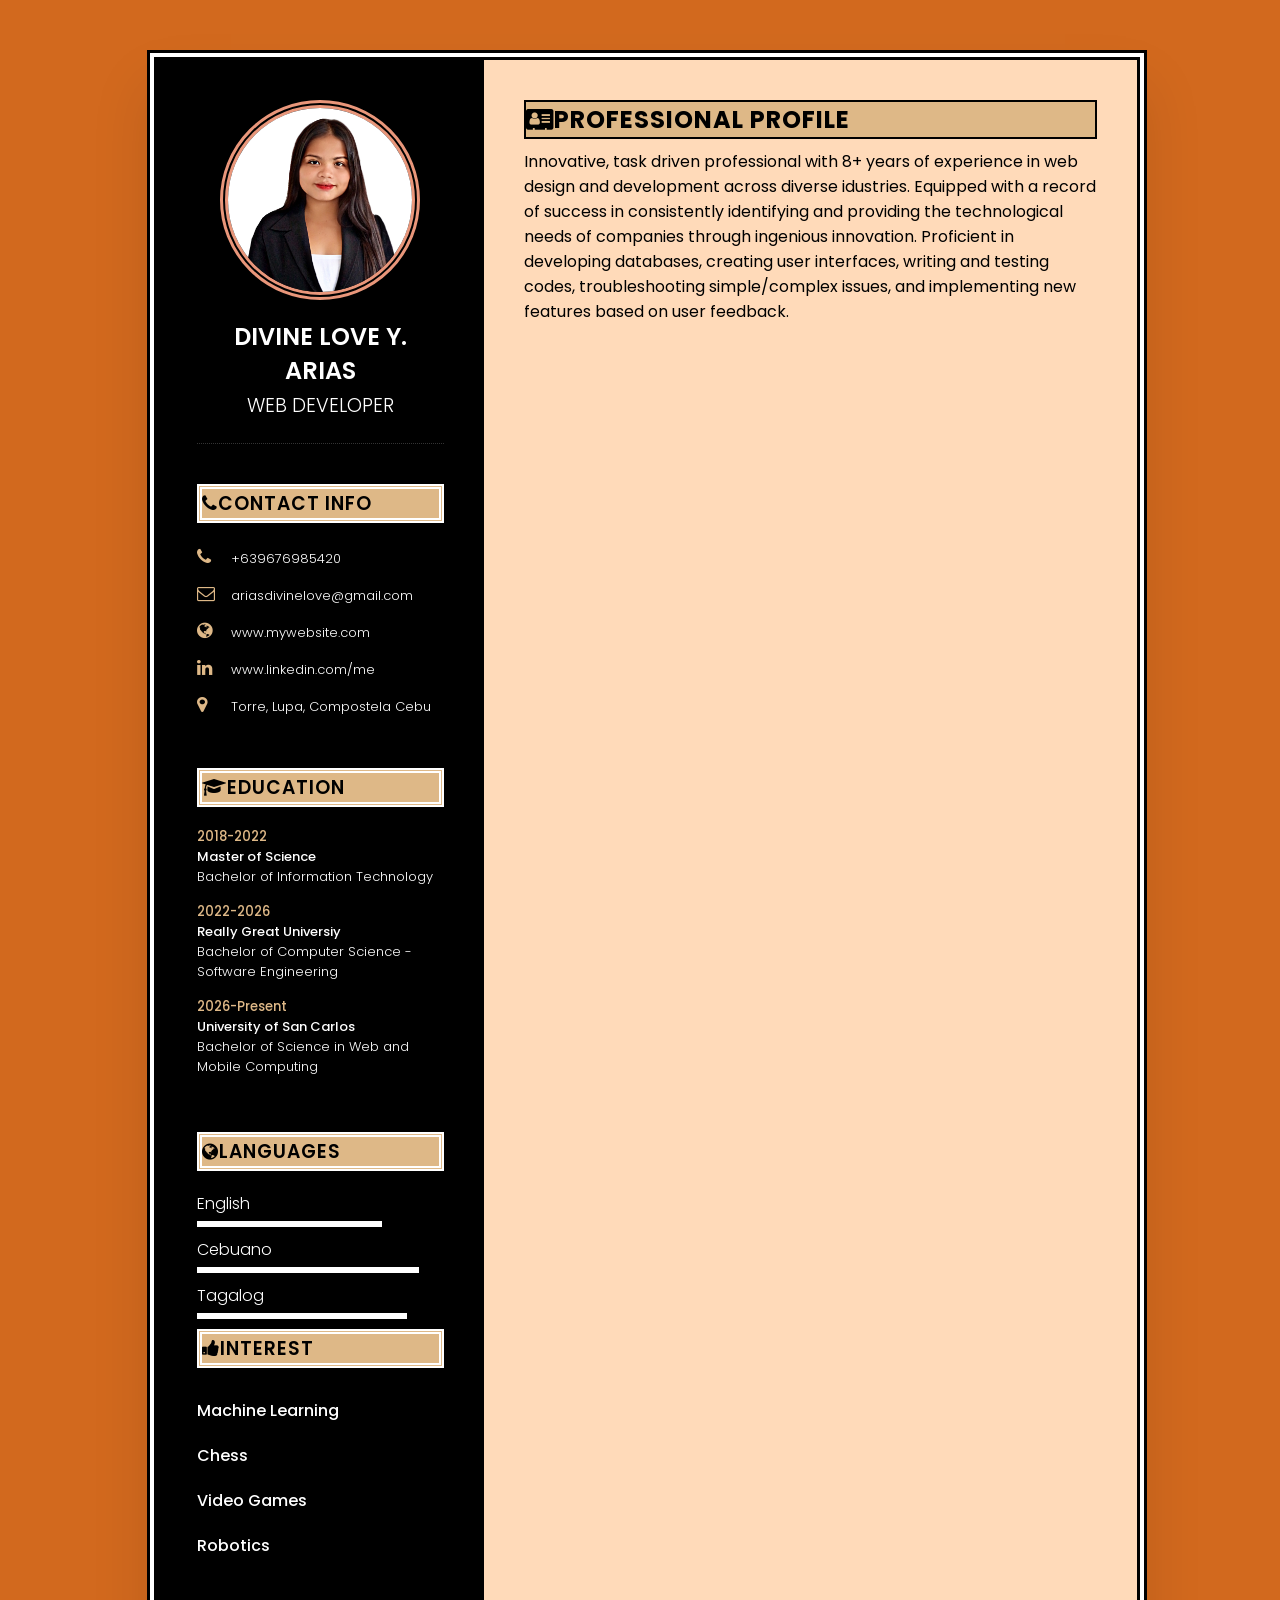
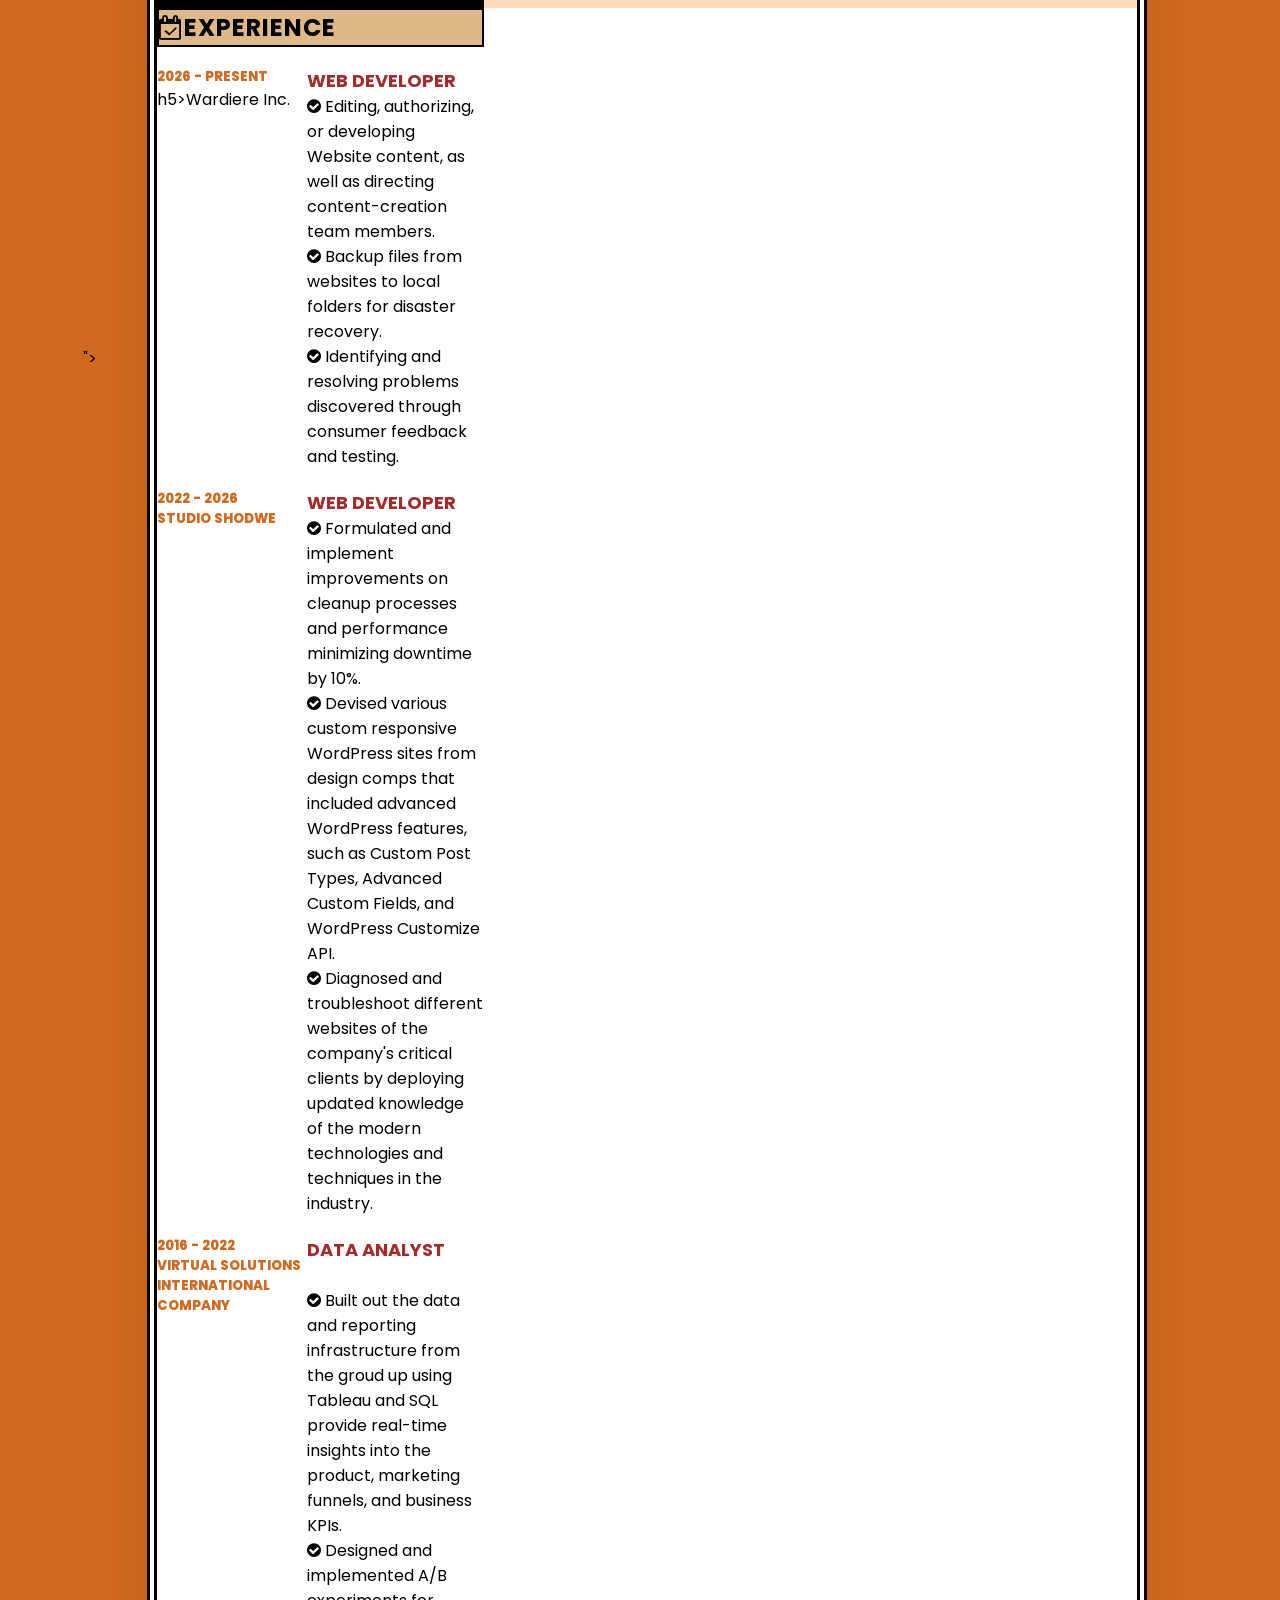
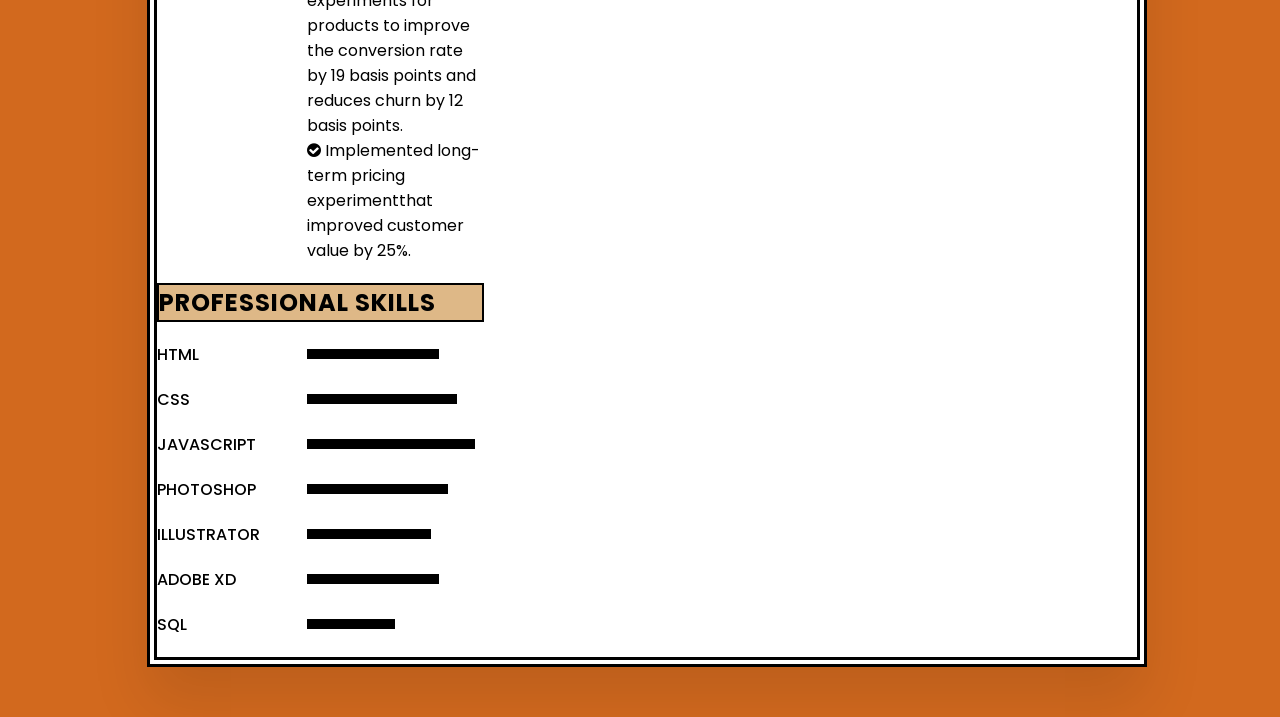
==== commit 183d8894: "in" ====
--- a/index.html
+++ b/index.html
@@ -113,7 +113,7 @@
                  <h2 class="title2"><i class="fa fa-address-card"></i><space></i>Professional Profile</h2>
                  <p>Innovative, task driven professional with 8+ years of experience in web design and development across diverse idustries. Equipped with a record of success in consistently identifying and providing the technological needs of companies through ingenious innovation. Proficient in developing databases, creating user interfaces, writing and testing codes, troubleshooting simple/complex issues, and implementing new features based on user feedback.</p>
             </div>  
-                        
+            </div>         
 
             <div class="about">
                 <h2 class="title2"><i class="fa fa-calendar-check-o"></i>Experience</h2>
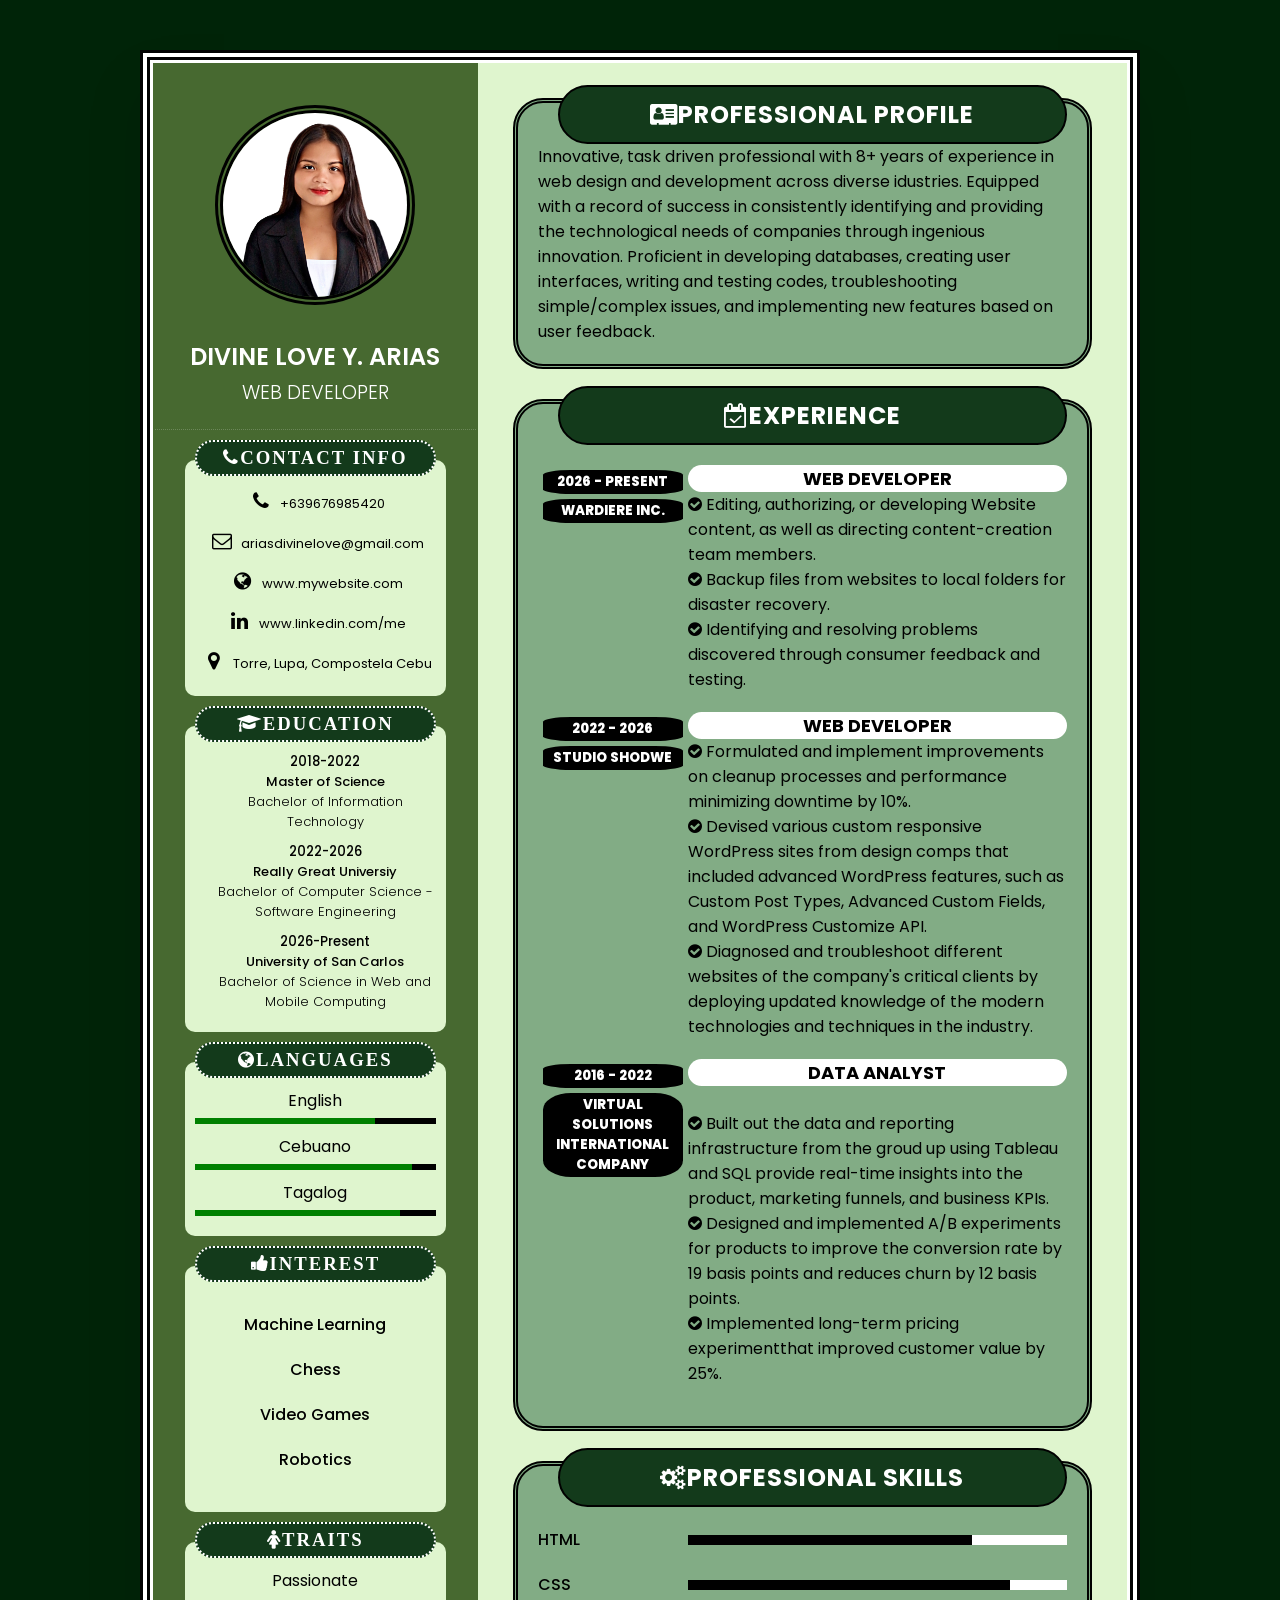
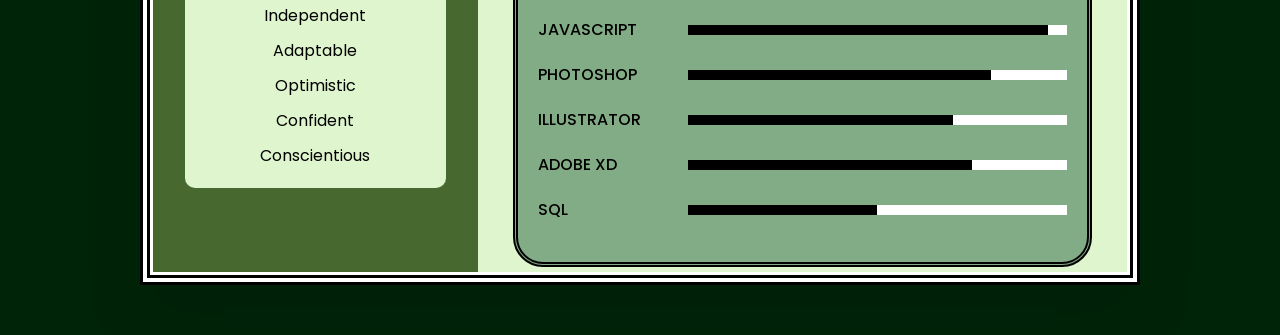
==== commit 11c68e4e: "added index" ====
--- a/index.html
+++ b/index.html
@@ -3,8 +3,8 @@
     <head>
         <meta name="viewport" content="width=device-width, initial-scale=1.0">
         <title> Divine Love Y. Arias</title>
-        <link rel="stylesheet" type="text/css" href="style.css">
-        <link rel="stylesheet"  href="https://cdnjs.cloudflare.com/ajax/libs/font-awesome/4.7.0/css/font-awesome.css" integrity="sha512-5A8nwdMOWrSz20fDsjczgUidUBR8liPYU+WymTZP1lmY9G6Oc7HlZv156XqnsgNUzTyMefFTcsFH/tnJE/+xBg==" crossorigin="anonymous" referrerpolicy="no-referrer" />">
+        <link rel="stylesheet" type="text/css" href="resume.css">
+        <link rel="stylesheet"  href="https://cdnjs.cloudflare.com/ajax/libs/font-awesome/4.7.0/css/font-awesome.css" integrity="sha512-5A8nwdMOWrSz20fDsjczgUidUBR8liPYU+WymTZP1lmY9G6Oc7HlZv156XqnsgNUzTyMefFTcsFH/tnJE/+xBg==" crossorigin="anonymous" referrerpolicy="no-referrer" />
     </head>
     <body>
         <div class="container">
@@ -95,42 +95,58 @@
                         <div style="width: 85%;"></div>
                        </span>
                     </li>          
-            </div>    
-            <div class="interest">
+                </div>
+            <div class="contact_info interest">
                 <h3 class="title"><i class="fa fa-thumbs-up"></i>Interest</h3>
                 <ul>
                     <li>Machine Learning</li>
-                    <li><i class='fas fa-chess-knight'></i>Chess</li>
+                    <li>Chess</li>
                     <li>Video Games</li>
                     <li>Robotics</li>
                 </ul>
+                </div>
+
+            <div class="contact_info traits">
+                <h3 class="title"><i class="fa fa-female" aria-hidden="true"></i>Traits</h3>
+                <ul>
+                    <li>Passionate</li>
+                    <li>Independent</li>
+                    <li>Adaptable</li>
+                    <li>Optimistic</li>
+                    <li>Confident</li>
+                    <li>Conscientious</li>
+                </ul>
+            </div>
+            <div class="refernce"></div>
+           
             
-                </div>  
-                </div>
+            </div>  
+               
        
              <div class="right_side">
             <div class="about">
                  <h2 class="title2"><i class="fa fa-address-card"></i><space></i>Professional Profile</h2>
                  <p>Innovative, task driven professional with 8+ years of experience in web design and development across diverse idustries. Equipped with a record of success in consistently identifying and providing the technological needs of companies through ingenious innovation. Proficient in developing databases, creating user interfaces, writing and testing codes, troubleshooting simple/complex issues, and implementing new features based on user feedback.</p>
             </div>  
-            </div>         
+                        
 
             <div class="about">
                 <h2 class="title2"><i class="fa fa-calendar-check-o"></i>Experience</h2>
             <div class="box">
                 <div class="year_company">
                     <h5>2026 - Present</h5>
-                        h5>Wardiere Inc.</h5>
-            </div>
+                    <h5>Wardiere Inc.</h5>
+            </div>
+
             <div class="text">
                 <h4>Web Developer</h4>
                 <p><i class="fa fa-check-circle"></i>   Editing, authorizing, or developing Website content, as well as directing content-creation team members.
                 <br><i class="fa fa-check-circle"></i>  Backup files from websites to local folders for disaster recovery.
                 <br><i class="fa fa-check-circle"></i>  Identifying and resolving problems discovered through consumer feedback and testing.
                 </p>
-            </div>
-            </div>
-
+            </div>  
+            </div>
+            
             <div class="box">
                 <div class="year_company">
                 <h5>2022 - 2026</h5>
@@ -162,9 +178,10 @@
             </p>
                 </div>
             </div>
+            </div>
 
             <div class="about skills">
-                <h2 class="title2">Professional Skills</h2>
+                <h2 class="title2"><i class="fa fa-cogs" aria-hidden="true"></i>Professional Skills</h2>
 
             <div class="box">
                 <h4>HTML</h4>
@@ -224,4 +241,4 @@
 </div>
 </div>  
 </body>
-</html>
+</html>
--- a/resume.css
+++ b/resume.css
@@ -0,0 +1,300 @@
+@import url(https://fonts.googleapis.com/css?family=Poppins:200,300,400%27500,600,700,800,900.display=swap);
+*
+
+{
+  margin: 0;
+  padding: 0;
+  box-sizing: border-box;
+  font-family: 'Poppins', sans-serif;
+}
+
+body {
+  background-color: #002408;
+  display: flex;
+  justify-content: center;
+  align-items: center;
+  min-width: 100vh;
+}
+
+.container {
+  position: relative;
+  width: 100%;
+  max-width: 1000px;
+  margin: 50px;
+  padding: 3px;
+  min-height: 1000px;
+  background: white; 
+  display: grid;
+  grid-template-columns: 1fr 2fr;
+  box-shadow: 0 35px 55px rgba(0,0,0,0.1);
+  border: 10px double black;
+}
+
+#size {
+  font-size:small ;
+}
+.profile_text {
+ position: relative;
+ display: flex;
+ flex-direction: column;
+ align-items: center;
+ padding-bottom: 20px;
+ border-bottom: 1px dotted rgba(255,255,255,0.2);
+ font-weight: medium;
+
+}
+
+.contact_info {
+  padding-top: 30px;
+}
+.contact_info.education li {
+  margin-left: 20px;
+}
+.contact_info.education h5 {
+  color: black;
+  font-weight: 500;
+}
+
+.contact_info.education h4:nth-child(2) {
+  color: black;
+  font-weight: 500;
+}
+.contact_info.education h4 {
+  color: black;
+  font-weight: 300;
+}
+
+#place {
+  font-size: small;
+}
+#school {
+  font-size: small;
+}
+
+.title {
+  color: white;
+  text-transform: uppercase;
+  font-weight: 800;
+  letter-spacing: 2px;
+  margin: -30px 0 0 0 ;
+  background: 50px #133A1B;
+  border: 2px dotted white;
+  border-radius: 50px;
+  padding: 5px;
+  text-align: center;
+  font-family:  Tahoma;
+}
+
+.contact_info ul {
+  position: relative;
+  text-align: center;
+}
+.contact_info {
+ background-color: #dff5ce;
+ border-radius: 10px;
+ margin: 30px;  
+ padding: 10px; 
+}
+
+
+.contact_info ul li {
+  position: relative;
+  list-style: none;
+  margin: 10px 0;
+  cursor: pointer;
+}
+
+.contact_info ul li .icon {
+  display: inline-block;
+  width: 30px;
+  font-size: 20px;
+  color: black;
+}
+.
+.contact_info ul li span {
+  color: black;
+  font-weight: 500;
+
+}
+
+.profile_text .imgbx {
+ position: relative;
+ width: 200px;
+ height: 200px;
+ border-radius: 50%;
+ overflow: hidden;
+ border: 8px double black;
+ justify-content: center;
+ margin-top: 40px;
+ margin-bottom: 15px;
+}
+
+.profile_text .imgbx img {
+ position: absolute;
+ top: 0;
+ left: 0;
+ width: 100%;
+ height: 100%;
+ object-fit: cover;
+ 
+}
+
+.profile_text h2 {
+  color: white;
+  font-size: 1.5em;
+  margin-top: 20px;
+  text-transform: uppercase;
+  text-align: center;
+  font-weight: 600;
+  line-height: 1.4em;
+}
+.profile_text h2 span {
+  font-size: 0.8em;
+  font-weight: 300;
+}
+
+.container .left_side {
+  position: relative;
+  background: #476930;
+  padding: 2px;
+  height: auto;
+}
+
+.contact_info.language .percent {
+  position: relative;
+  width: 100%;
+  height: 6px;
+  background: black;
+  display: block;
+  margin-top: 5px;
+
+}
+.contact_info.language .percent div {
+  position: absolute;
+  top: 0;
+  left: 0;
+  height: 100%;
+  background: green;
+}
+
+.container .right_side {
+  position: relative;
+  background: #dff5ce;
+  padding: 5px;
+  height: auto;
+  
+}
+.about {
+  margin-bottom: 50px;
+  background-color: #82AC85;   
+  margin: 30px;
+  padding: 20px;
+  border-radius: 30px;
+  border: 5px double black;
+}
+
+.about:last-child {
+  margin-bottom: 0;
+}
+.title2 {
+  color: white;
+  text-transform: uppercase;
+  letter-spacing: 1px;
+  margin: -38px 0 0 20px;
+  background: #133A1B;
+  border: 2px solid black;
+  padding: 10px;
+  border-radius: 34px;
+  text-align: center;
+  
+}
+
+p {
+  color: black;
+}
+.about .box {
+  display: flex;
+  flex-direction: row;
+  margin: 20px 0;
+}
+.about .box .year_company {
+  min-width: 150px;
+}
+.about .box .year_company h5 {
+  text-transform: uppercase;
+  color: white;
+  font-weight: 800;
+  background-color: black;
+  padding: 2px;
+  margin: 5px;
+  text-align: center;
+  border-radius: 20%;
+  
+}
+.about .box .text h4 {
+text-transform: uppercase;
+color: black;
+font-size: 18px;
+border-radius: 40px;
+background-color: white;
+text-align: center;
+}
+  
+.skills .box {
+  position: relative;
+  width: 100%;
+  display: grid;
+  grid-template-columns: 150px 1fr;
+  justify-content: center;
+  align-items: center;
+}
+.skills .box h4 {
+  text-transform: uppercase;
+  color: black;
+  font-weight: 500;
+}
+.skills .box .percent {
+  position: relative;
+  width: 100%;
+  height: 10px;
+  background:white;
+}
+
+.skills .percent div {
+  position: absolute;
+  top: 0;
+  left: 0;
+  height: 100%;
+  background: black;
+}
+.interest ul {
+  display: grid;
+  grid-row: auto;
+  margin: 10px;
+  padding: 10px;
+}
+.interest ul li {
+  list-style: none;
+  color: black;
+  font-weight: 500;
+  margin: 10px 0;
+
+}
+.interest ul li .fa {
+  color: black;
+  font-size: 18px;
+  letter-spacing: normal;
+}
+
+
+@media (max-width: 1000px)
+{
+  .container
+  {
+    margin: 10px;
+    grid-template-columns: repeat(1,1fr);
+  }
+  .interest ul
+{
+  grid-template-columns: repeat(2,1fr);
+}}
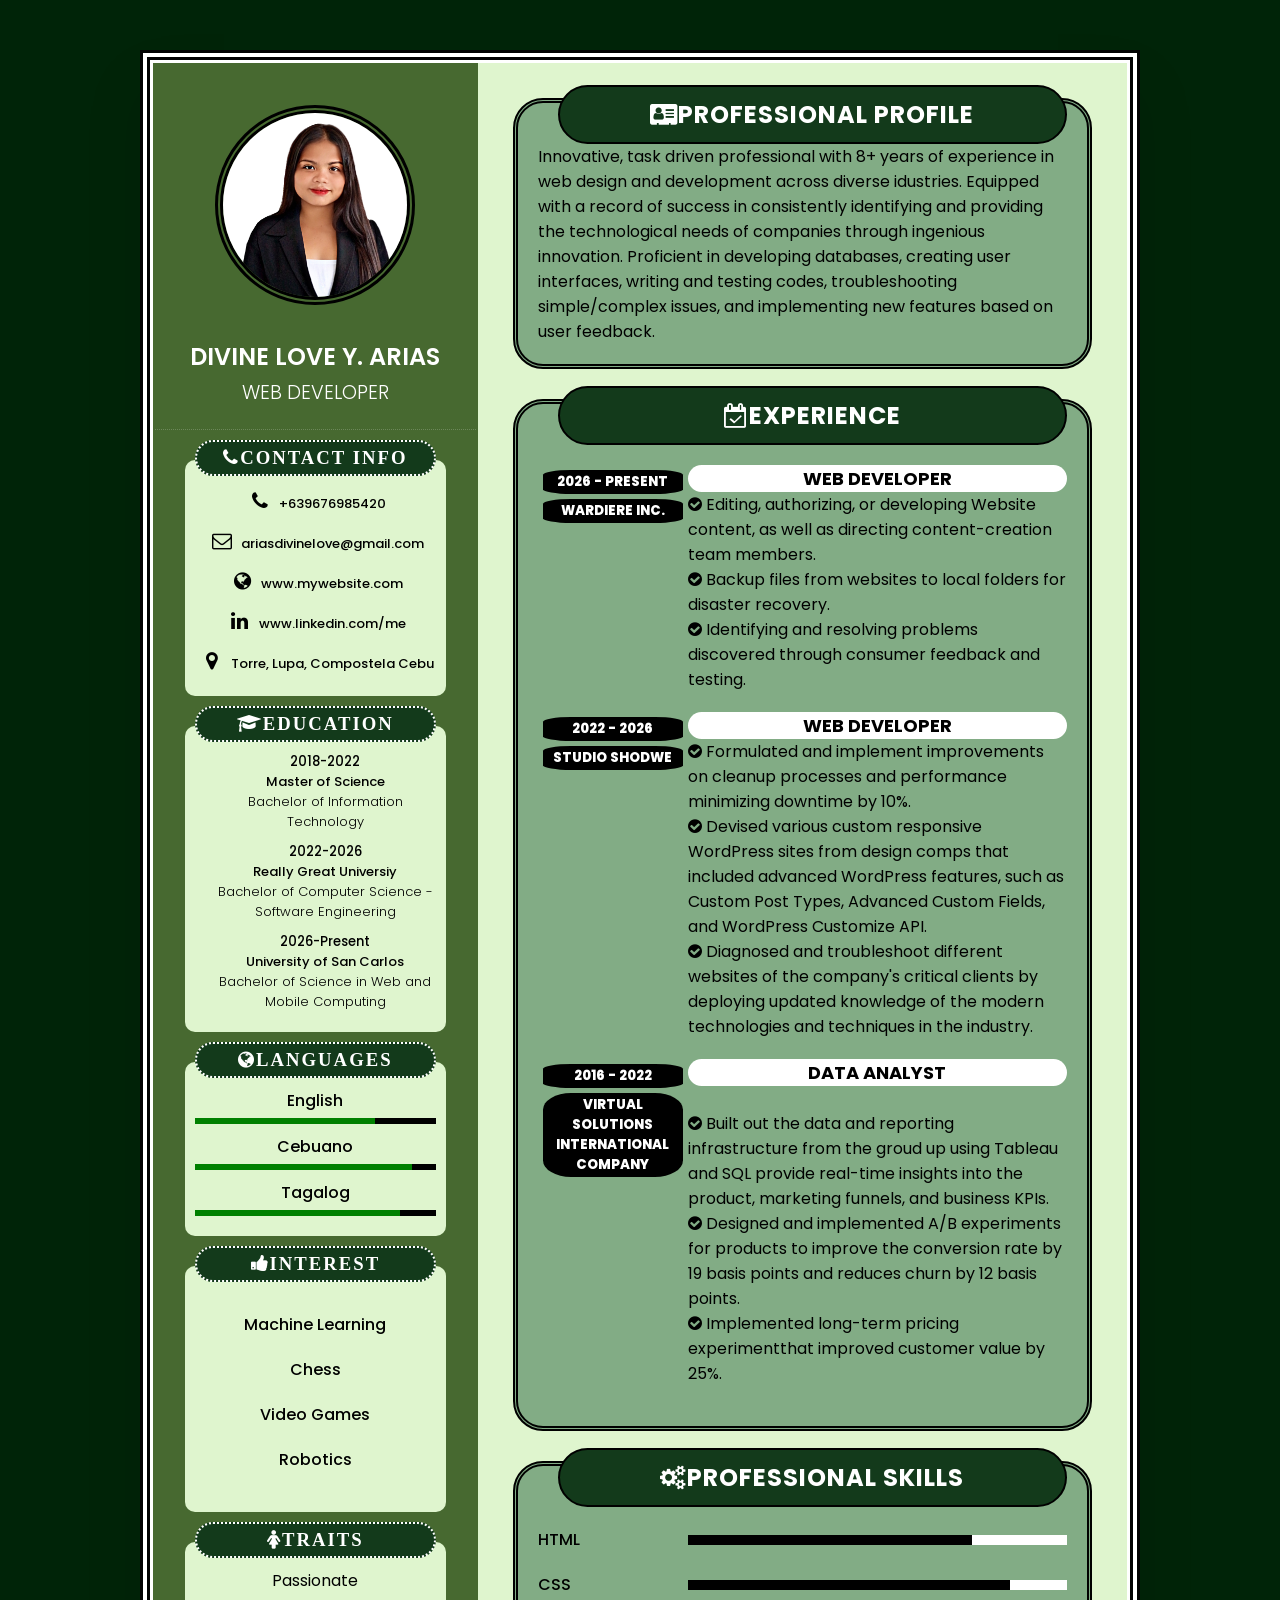
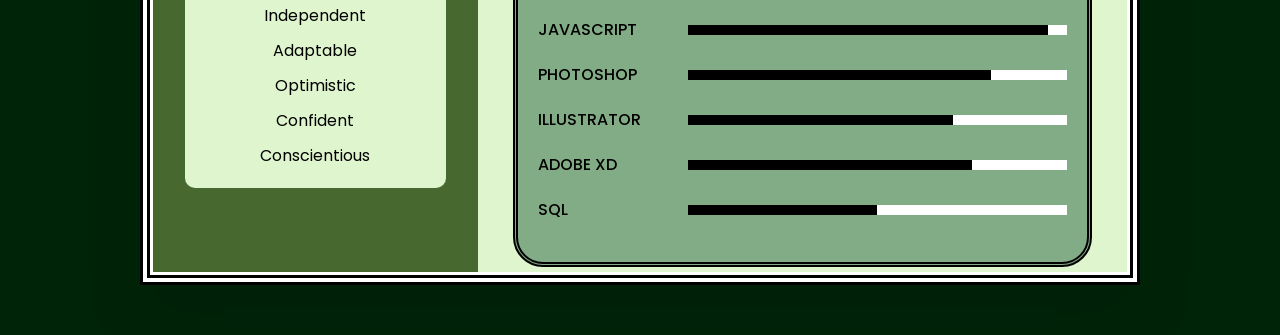
==== commit 0805dc51: "added index" ====
--- a/index.html
+++ b/index.html
@@ -2,7 +2,7 @@
 <html>
     <head>
         <meta name="viewport" content="width=device-width, initial-scale=1.0">
-        <title> Divine Love Y. Arias</title>
+        <title> RESUME| Divine Love Y. Arias</title>
         <link rel="stylesheet" type="text/css" href="resume.css">
         <link rel="stylesheet"  href="https://cdnjs.cloudflare.com/ajax/libs/font-awesome/4.7.0/css/font-awesome.css" integrity="sha512-5A8nwdMOWrSz20fDsjczgUidUBR8liPYU+WymTZP1lmY9G6Oc7HlZv156XqnsgNUzTyMefFTcsFH/tnJE/+xBg==" crossorigin="anonymous" referrerpolicy="no-referrer" />
     </head>
--- a/resume.css
+++ b/resume.css
@@ -110,7 +110,7 @@
   font-size: 20px;
   color: black;
 }
-.
+
 .contact_info ul li span {
   color: black;
   font-weight: 500;
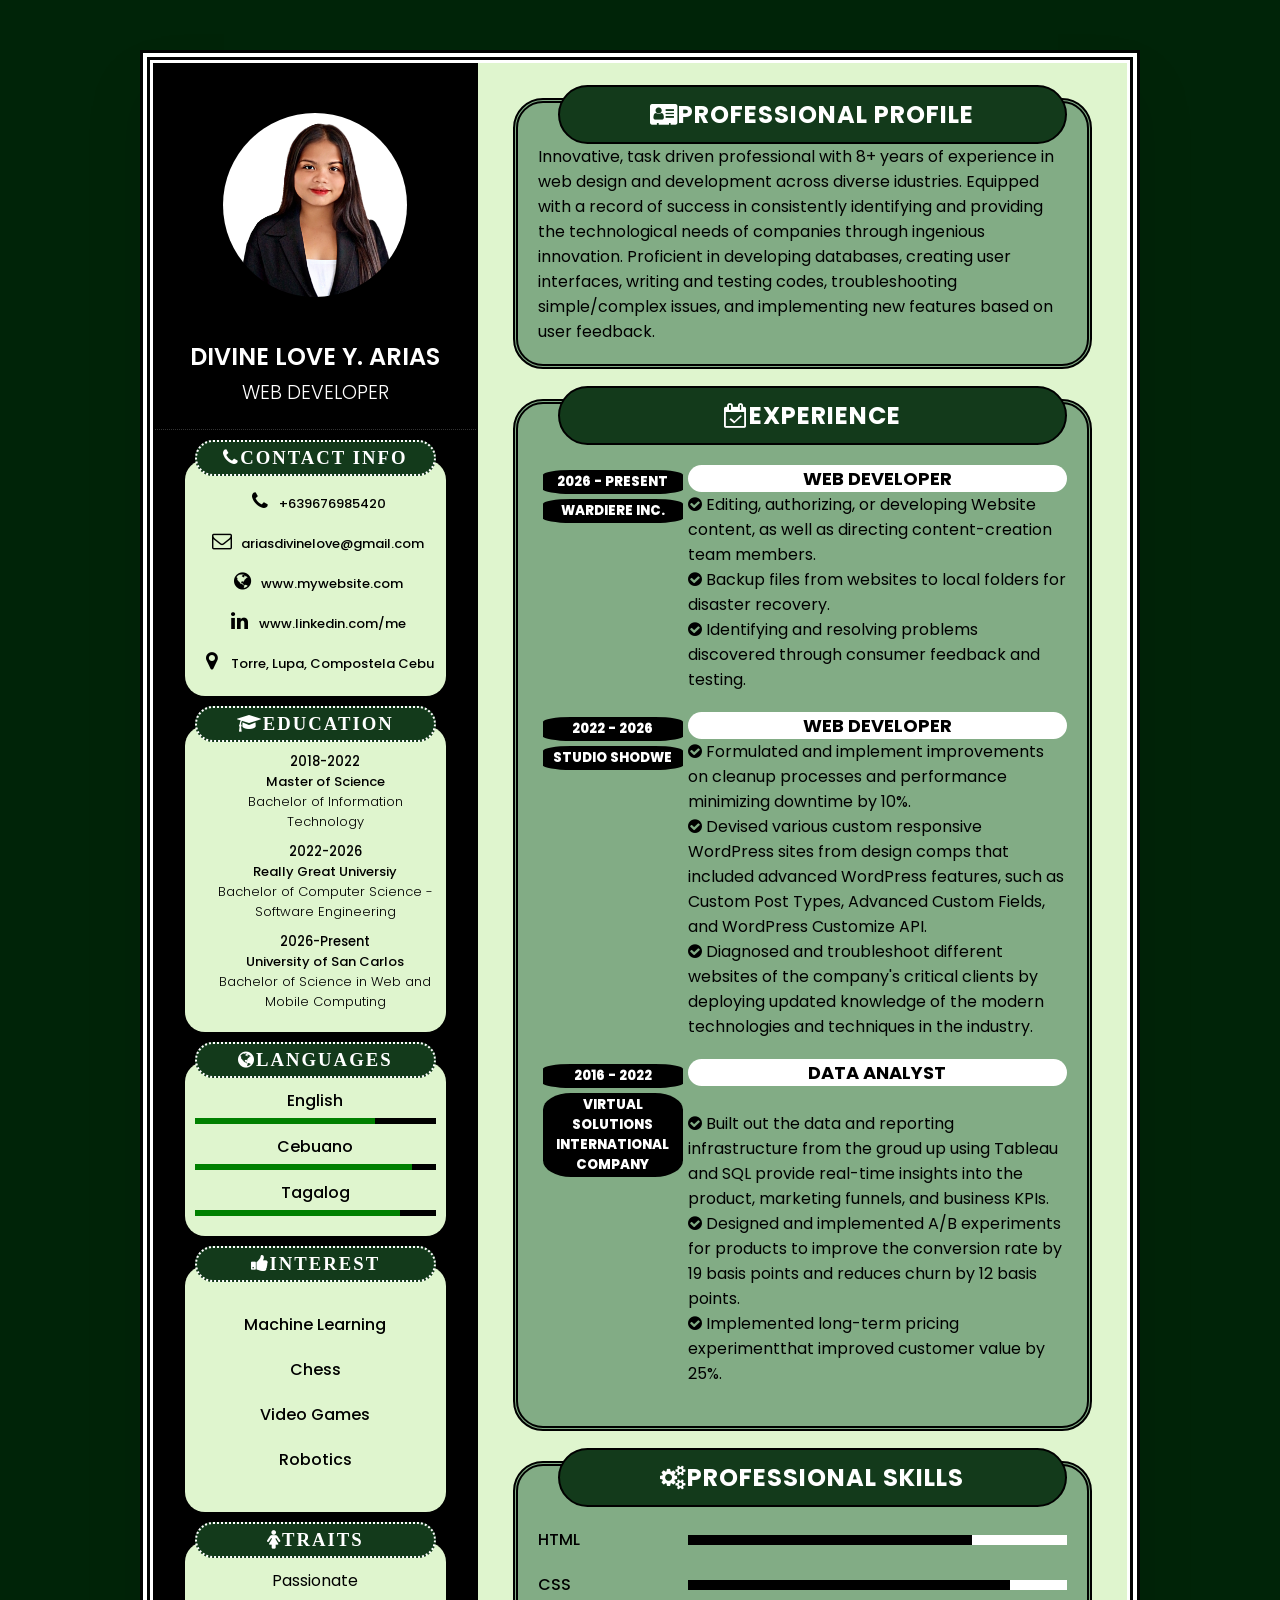
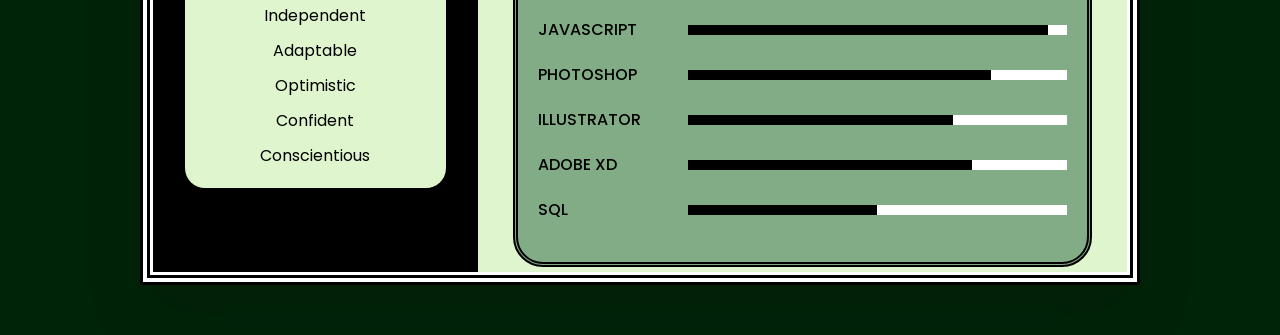
==== commit 8dcee412: "added index" ====
--- a/index.html
+++ b/index.html
@@ -2,7 +2,7 @@
 <html>
     <head>
         <meta name="viewport" content="width=device-width, initial-scale=1.0">
-        <title> RESUME| Divine Love Y. Arias</title>
+        <title> Divine Love Y. Arias</title>
         <link rel="stylesheet" type="text/css" href="resume.css">
         <link rel="stylesheet"  href="https://cdnjs.cloudflare.com/ajax/libs/font-awesome/4.7.0/css/font-awesome.css" integrity="sha512-5A8nwdMOWrSz20fDsjczgUidUBR8liPYU+WymTZP1lmY9G6Oc7HlZv156XqnsgNUzTyMefFTcsFH/tnJE/+xBg==" crossorigin="anonymous" referrerpolicy="no-referrer" />
     </head>
--- a/resume.css
+++ b/resume.css
@@ -91,7 +91,7 @@
 }
 .contact_info {
  background-color: #dff5ce;
- border-radius: 10px;
+ border-radius: 20px;
  margin: 30px;  
  padding: 10px; 
 }
@@ -155,7 +155,7 @@
 
 .container .left_side {
   position: relative;
-  background: #476930;
+  background: black;
   padding: 2px;
   height: auto;
 }
@@ -285,8 +285,52 @@
   font-size: 18px;
   letter-spacing: normal;
 }
-
-
+.title2:hover {
+  color: white;
+  background-color: brown;
+}
+.title:hover {
+color: #dff5ce;
+background-color: #133A1B;
+}
+.about:hover {
+  color: black;
+  background-color: burlywood;
+  transform: translateY(-5px);
+}
+.container .right_side:hover {
+  background-color: chocolate;
+  
+}
+
+.container .left_side:hover {
+  background-color: #476930;
+  transform: translateY(-5px);
+}
+
+.title:hover {
+  color: black;
+  background-color: chocolate;
+  transform: rotate3d(5px);
+}
+.contact_info:hover {
+  background-color: burlywood;
+ transform: translateY(-5px);
+}
+.profile_text .imgbx:hover {
+  background-color: white;
+}
+.body:hover {
+  background-color: peachpuff;
+}
+.about .box .text h4:hover {
+  color:white;
+  background-color: black;
+}
+.about .box .year_company h5:hover {
+  color: black;
+  background-color: white;
+}
 @media (max-width: 1000px)
 {
   .container
